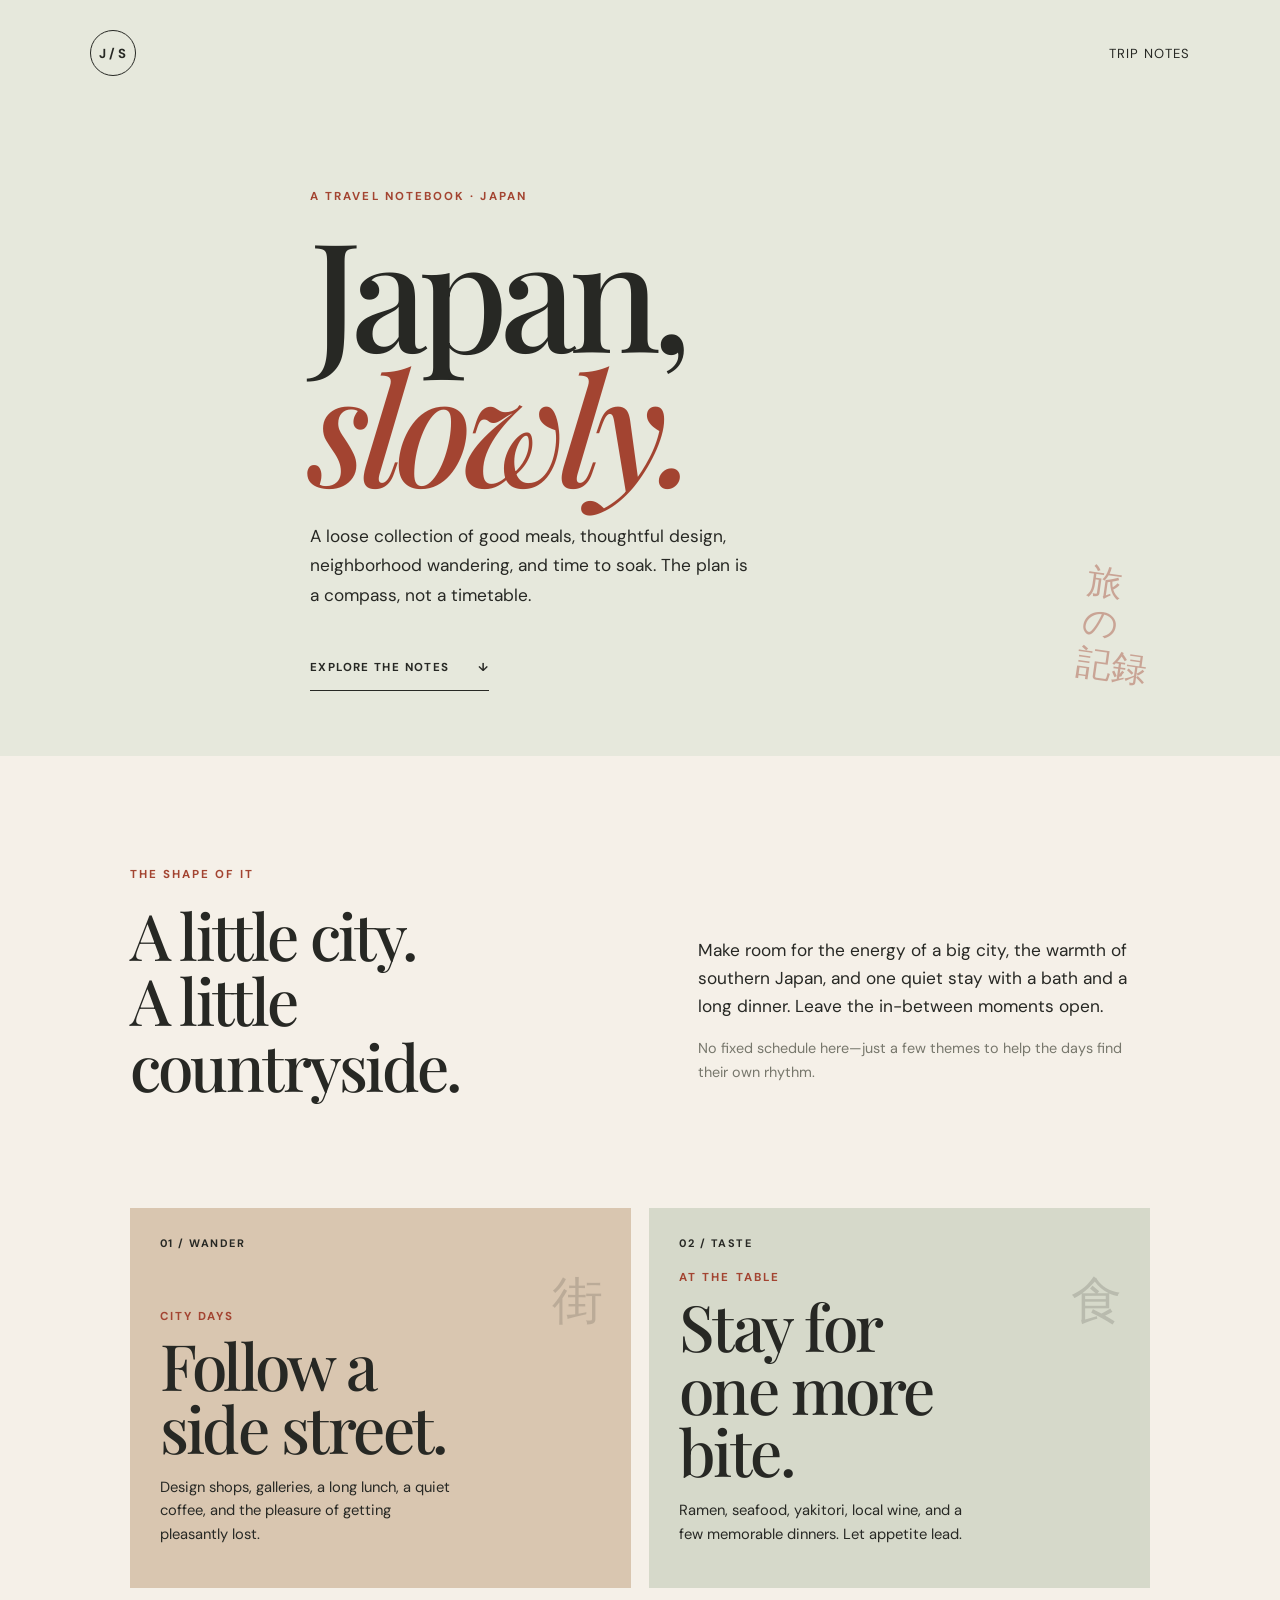
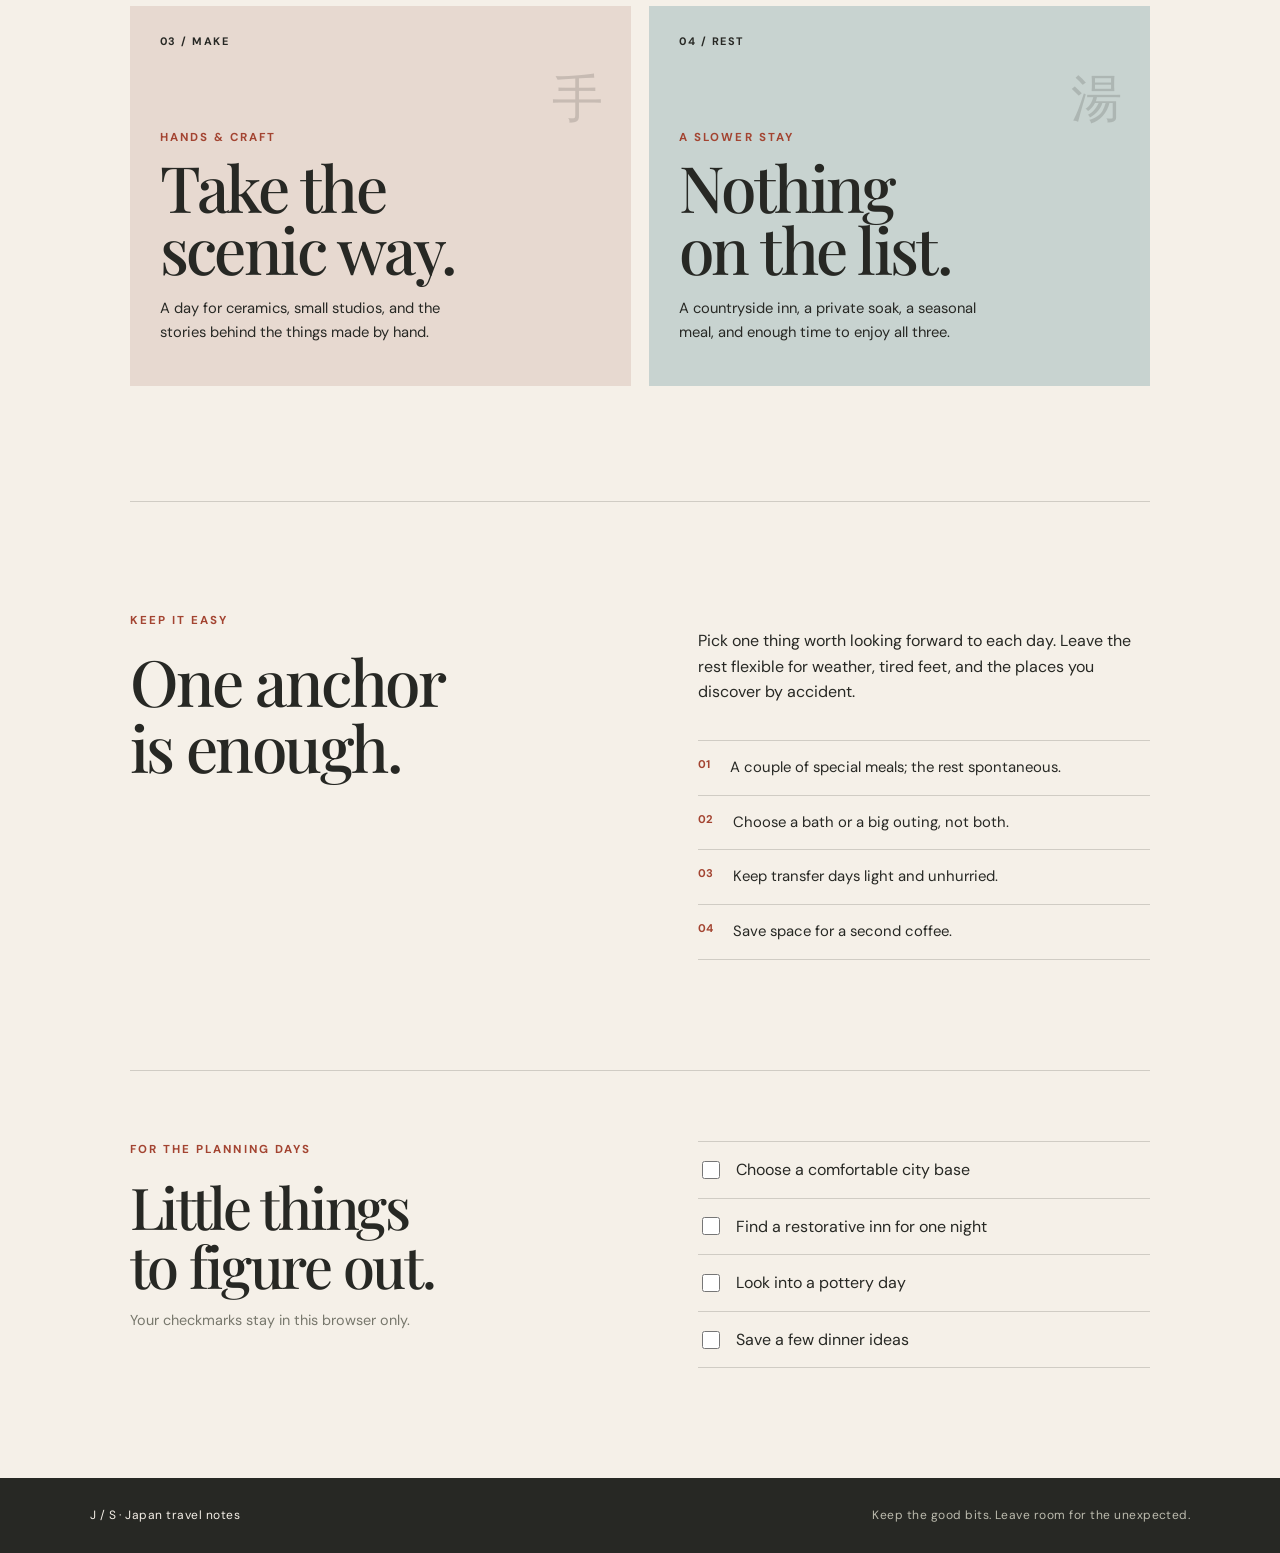
==== index.html @ 0064379f "Create generalized Japan travel planning page" ====
<!doctype html>
<html lang="en">
<head>
  <meta charset="utf-8">
  <meta name="viewport" content="width=device-width, initial-scale=1">
  <meta name="description" content="A flexible Japan travel-planning notebook for food, design, culture, and a restorative onsen stay.">
  <meta name="theme-color" content="#f5f0e8">
  <title>Japan, Slowly — Travel Notes</title>
  <link rel="stylesheet" href="style.css">
  <script src="app.js" defer></script>
</head>
<body>
  <header class="hero">
    <nav aria-label="Main navigation"><a class="wordmark" href="#top">J / S</a><a href="#notes">Trip notes</a></nav>
    <div class="hero-copy" id="top">
      <p class="eyebrow">A travel notebook · Japan</p>
      <h1>Japan,<br><em>slowly.</em></h1>
      <p class="intro">A loose collection of good meals, thoughtful design, neighborhood wandering, and time to soak. The plan is a compass, not a timetable.</p>
      <a class="button" href="#notes">Explore the notes <span aria-hidden="true">↓</span></a>
    </div>
    <div class="hero-stamp" aria-hidden="true">旅<br>の<br>記録</div>
  </header>
  <main>
    <section class="section route" aria-labelledby="route-heading">
      <div class="section-head"><p class="eyebrow">The shape of it</p><h2 id="route-heading">A little city.<br>A little countryside.</h2></div>
      <div class="route-copy"><p>Make room for the energy of a big city, the warmth of southern Japan, and one quiet stay with a bath and a long dinner. Leave the in-between moments open.</p><p class="muted">No fixed schedule here—just a few themes to help the days find their own rhythm.</p></div>
    </section>
    <section class="cards" id="notes" aria-label="Travel themes">
      <article class="card card-city"><span class="card-index">01 / WANDER</span><div><p class="eyebrow">City days</p><h3>Follow a<br>side street.</h3><p>Design shops, galleries, a long lunch, a quiet coffee, and the pleasure of getting pleasantly lost.</p></div><span class="card-mark" aria-hidden="true">街</span></article>
      <article class="card card-table"><span class="card-index">02 / TASTE</span><div><p class="eyebrow">At the table</p><h3>Stay for<br>one more bite.</h3><p>Ramen, seafood, yakitori, local wine, and a few memorable dinners. Let appetite lead.</p></div><span class="card-mark" aria-hidden="true">食</span></article>
      <article class="card card-craft"><span class="card-index">03 / MAKE</span><div><p class="eyebrow">Hands &amp; craft</p><h3>Take the<br>scenic way.</h3><p>A day for ceramics, small studios, and the stories behind the things made by hand.</p></div><span class="card-mark" aria-hidden="true">手</span></article>
      <article class="card card-rest"><span class="card-index">04 / REST</span><div><p class="eyebrow">A slower stay</p><h3>Nothing<br>on the list.</h3><p>A countryside inn, a private soak, a seasonal meal, and enough time to enjoy all three.</p></div><span class="card-mark" aria-hidden="true">湯</span></article>
    </section>
    <section class="section notes-section">
      <div><p class="eyebrow">Keep it easy</p><h2>One anchor<br>is enough.</h2></div>
      <div class="notes-content"><p>Pick one thing worth looking forward to each day. Leave the rest flexible for weather, tired feet, and the places you discover by accident.</p><ul class="principles"><li><span>01</span> A couple of special meals; the rest spontaneous.</li><li><span>02</span> Choose a bath or a big outing, not both.</li><li><span>03</span> Keep transfer days light and unhurried.</li><li><span>04</span> Save space for a second coffee.</li></ul></div>
    </section>
    <section class="checklist" aria-labelledby="check-heading">
      <div><p class="eyebrow">For the planning days</p><h2 id="check-heading">Little things<br>to figure out.</h2><p class="muted">Your checkmarks stay in this browser only.</p></div>
      <ul class="tasks">
        <li><label><input type="checkbox" data-task="stay"><span>Choose a comfortable city base</span></label></li>
        <li><label><input type="checkbox" data-task="inn"><span>Find a restorative inn for one night</span></label></li>
        <li><label><input type="checkbox" data-task="craft"><span>Look into a pottery day</span></label></li>
        <li><label><input type="checkbox" data-task="food"><span>Save a few dinner ideas</span></label></li>
      </ul>
    </section>
  </main>
  <footer><span>J / S · Japan travel notes</span><span>Keep the good bits. Leave room for the unexpected.</span></footer>
</body>
</html>
---- style.css ----
@import url('https://fonts.googleapis.com/css2?family=DM+Sans:wght@400;500;600;700&family=Playfair+Display:ital,wght@0,500;0,600;1,500;1,600&display=swap');
:root{--ink:#272824;--paper:#f5f0e8;--red:#a34431;--olive:#74765b;--line:rgba(39,40,36,.18)}*{box-sizing:border-box}html{scroll-behavior:smooth}body{margin:0;background:var(--paper);color:var(--ink);font-family:'DM Sans',sans-serif;font-size:16px;line-height:1.6}a{color:inherit}.hero{min-height:690px;padding:30px 7vw 65px;background:#e6e8dc;position:relative;overflow:hidden}nav{display:flex;justify-content:space-between;align-items:center;font-size:.82rem;letter-spacing:.08em;text-transform:uppercase}nav a{text-decoration:none}.wordmark{font-weight:700;border:1px solid var(--ink);border-radius:50%;width:46px;height:46px;display:grid;place-items:center;letter-spacing:0}.hero-copy{max-width:660px;margin:112px auto 0}.eyebrow{font-size:.72rem;font-weight:700;letter-spacing:.18em;text-transform:uppercase;color:var(--red);margin:0 0 18px}.hero h1{font:500 clamp(4.8rem,12vw,9.5rem)/.88 'Playfair Display',serif;letter-spacing:-.055em;margin:0 0 30px}.hero h1 em{color:var(--red);font-weight:500}.intro{max-width:440px;font-size:1.08rem;line-height:1.7}.button{display:inline-flex;gap:28px;align-items:center;padding:12px 0;border-bottom:1px solid var(--ink);text-decoration:none;text-transform:uppercase;font-size:.72rem;font-weight:700;letter-spacing:.12em;margin-top:20px}.hero-stamp{position:absolute;right:10%;bottom:9%;font-family:serif;font-size:2.2rem;line-height:1.15;color:rgba(163,68,49,.42);transform:rotate(8deg)}main{max-width:1200px;margin:auto;padding:0 7vw}.section{display:grid;grid-template-columns:1fr 1fr;gap:9vw;padding:110px 0}.section h2,.checklist h2{font:500 clamp(2.5rem,5vw,4.5rem)/1.02 'Playfair Display',serif;letter-spacing:-.04em;margin:0}.route-copy{max-width:440px;align-self:end;font-size:1.08rem}.muted{color:#77776c;font-size:.9rem}.cards{display:grid;grid-template-columns:repeat(2,1fr);gap:18px;padding-bottom:115px}.card{min-height:380px;position:relative;display:flex;flex-direction:column;justify-content:space-between;padding:27px 30px;overflow:hidden}.card-city{background:#d9c6b0}.card-table{background:#d6d9ca}.card-craft{background:#e7d9d0}.card-rest{background:#c8d3d0}.card-index{font-size:.68rem;font-weight:700;letter-spacing:.14em}.card .eyebrow{margin-bottom:8px}.card h3{font:500 clamp(2.5rem,5vw,4.1rem)/.98 'Playfair Display',serif;letter-spacing:-.04em;margin:0 0 16px}.card div{max-width:310px;z-index:1}.card div p:last-child{font-size:.92rem;max-width:300px}.card-mark{position:absolute;right:28px;top:52px;font-size:3.2rem;color:rgba(39,40,36,.17)}.notes-section{border-top:1px solid var(--line)}.notes-content{max-width:500px}.principles{list-style:none;padding:0;margin:35px 0 0;border-top:1px solid var(--line)}.principles li{padding:15px 0;border-bottom:1px solid var(--line);display:flex;gap:20px;font-size:.93rem}.principles span{color:var(--red);font-size:.7rem;font-weight:700}.checklist{display:grid;grid-template-columns:1fr 1fr;gap:9vw;padding:70px 0 110px;border-top:1px solid var(--line)}.checklist h2{font-size:clamp(2.5rem,5vw,3.6rem)}.tasks{list-style:none;padding:0;margin:0;border-top:1px solid var(--line)}.tasks li{border-bottom:1px solid var(--line);padding:15px 0}.tasks label{display:flex;gap:13px;align-items:center;cursor:pointer}.tasks input{accent-color:var(--red);width:18px;height:18px}.tasks input:checked+span{text-decoration:line-through;color:#858478}footer{background:#272824;color:#f5f0e8;padding:28px 7vw;display:flex;justify-content:space-between;gap:20px;font-size:.75rem;letter-spacing:.04em}footer span:last-child{color:#bcbbae}@media(max-width:700px){.hero{min-height:630px;padding:24px 7vw 50px}.hero-copy{margin-top:100px}.hero-stamp{right:8%;bottom:5%}.section,.checklist{grid-template-columns:1fr;gap:35px;padding:75px 0}.route-copy{align-self:start}.cards{gap:12px;padding-bottom:75px}.card{min-height:320px;padding:20px}.card div p:last-child{font-size:.85rem}.card-mark{right:18px;top:40px}footer{flex-direction:column}.notes-section{padding:75px 0}}@media(max-width:460px){.cards{grid-template-columns:1fr}.card{min-height:300px}.hero h1{font-size:5rem}}
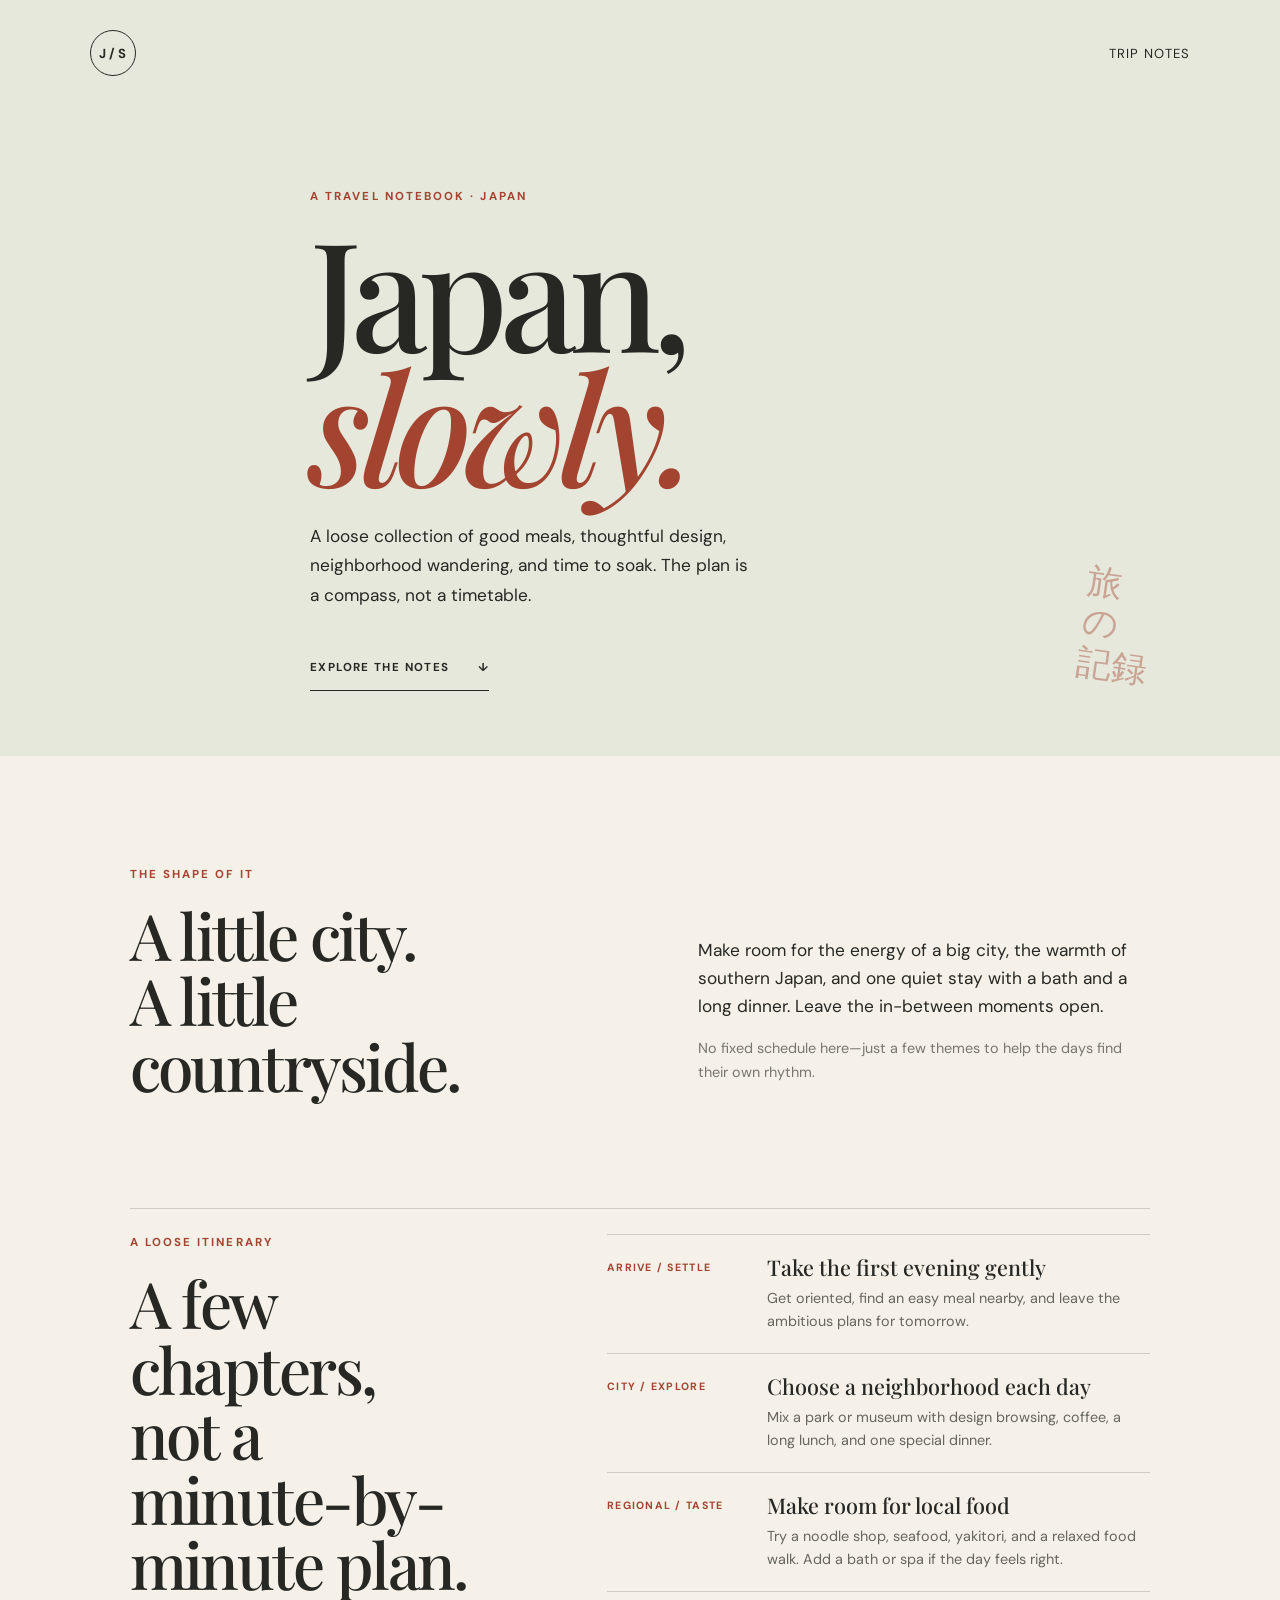
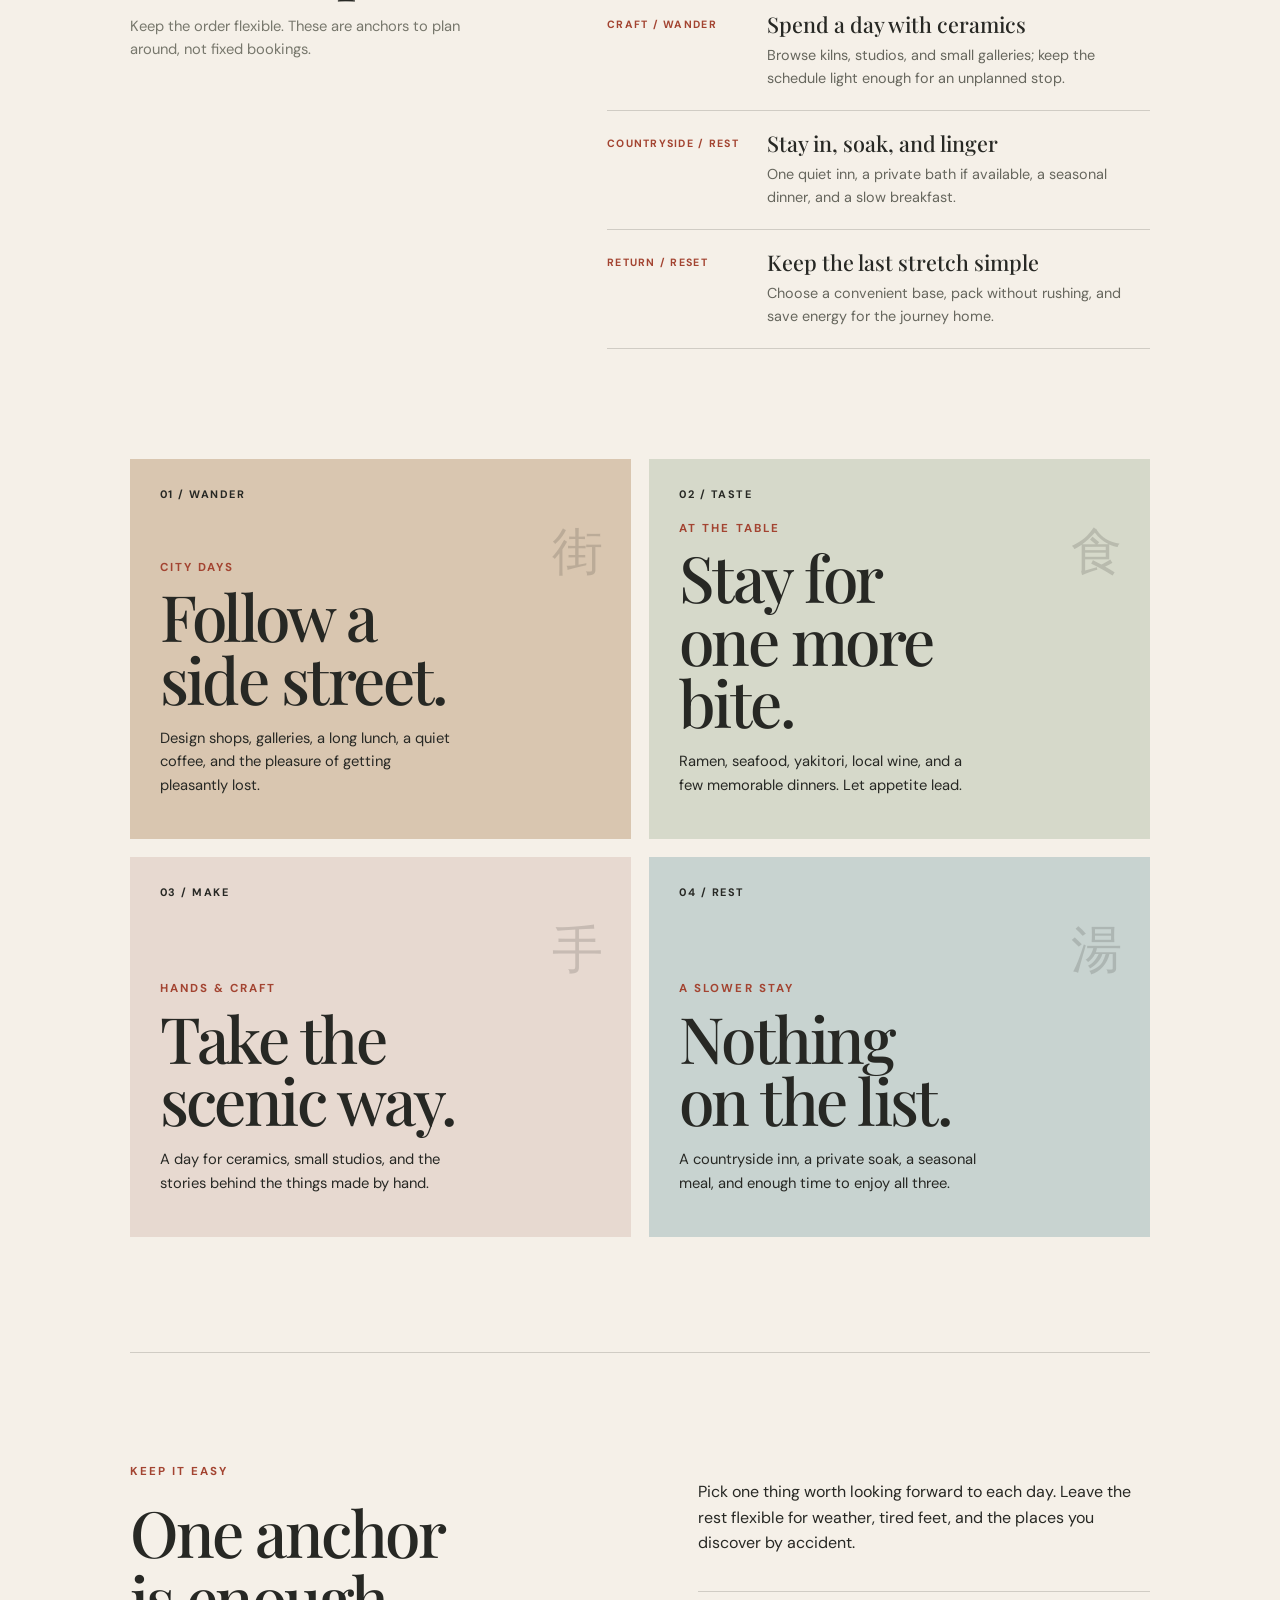
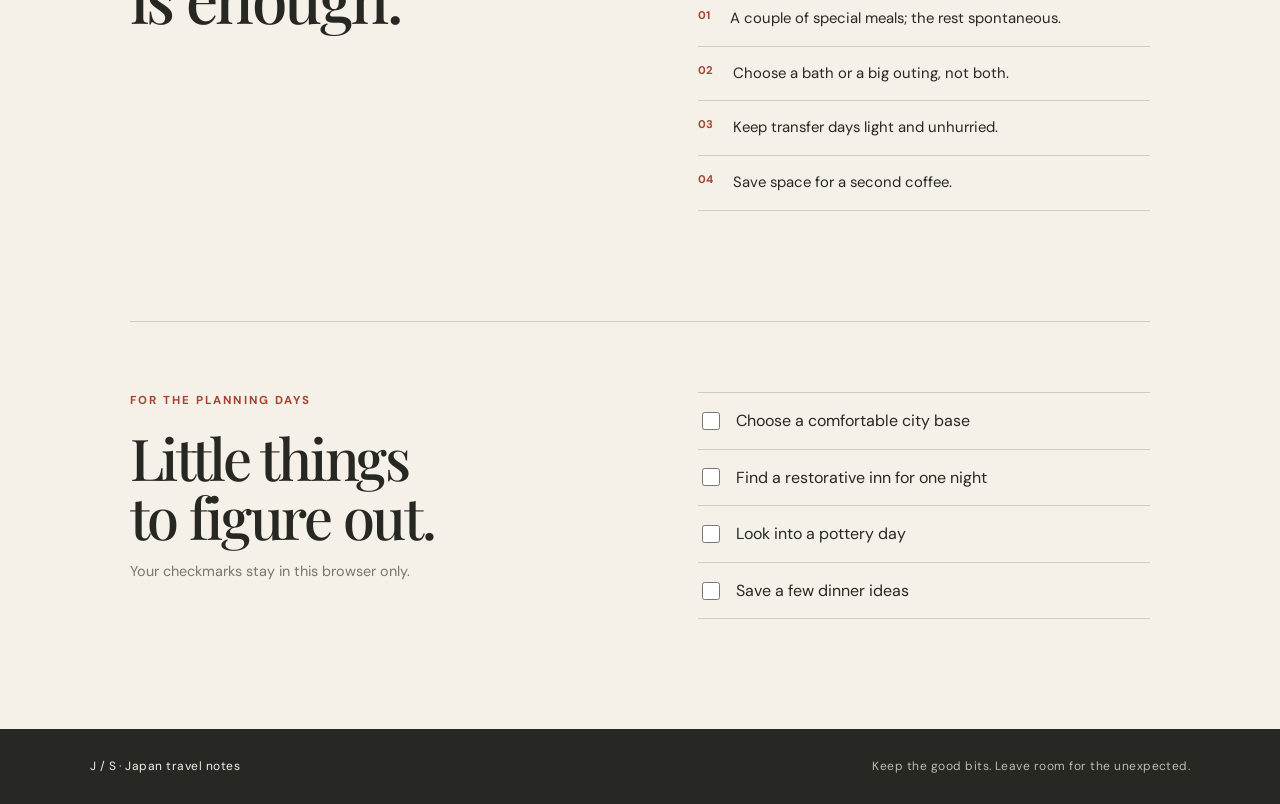
==== commit 4f69a840: "Add generalized itinerary outline" ====
--- a/index.html
+++ b/index.html
@@ -25,6 +25,17 @@
       <div class="section-head"><p class="eyebrow">The shape of it</p><h2 id="route-heading">A little city.<br>A little countryside.</h2></div>
       <div class="route-copy"><p>Make room for the energy of a big city, the warmth of southern Japan, and one quiet stay with a bath and a long dinner. Leave the in-between moments open.</p><p class="muted">No fixed schedule here—just a few themes to help the days find their own rhythm.</p></div>
     </section>
+    <section class="itinerary" aria-labelledby="itinerary-heading">
+      <div class="itinerary-heading"><p class="eyebrow">A loose itinerary</p><h2 id="itinerary-heading">A few chapters,<br>not a minute-by-minute plan.</h2><p>Keep the order flexible. These are anchors to plan around, not fixed bookings.</p></div>
+      <ol class="itinerary-list">
+        <li><span class="chapter">ARRIVE / SETTLE</span><div><h3>Take the first evening gently</h3><p>Get oriented, find an easy meal nearby, and leave the ambitious plans for tomorrow.</p></div></li>
+        <li><span class="chapter">CITY / EXPLORE</span><div><h3>Choose a neighborhood each day</h3><p>Mix a park or museum with design browsing, coffee, a long lunch, and one special dinner.</p></div></li>
+        <li><span class="chapter">REGIONAL / TASTE</span><div><h3>Make room for local food</h3><p>Try a noodle shop, seafood, yakitori, and a relaxed food walk. Add a bath or spa if the day feels right.</p></div></li>
+        <li><span class="chapter">CRAFT / WANDER</span><div><h3>Spend a day with ceramics</h3><p>Browse kilns, studios, and small galleries; keep the schedule light enough for an unplanned stop.</p></div></li>
+        <li><span class="chapter">COUNTRYSIDE / REST</span><div><h3>Stay in, soak, and linger</h3><p>One quiet inn, a private bath if available, a seasonal dinner, and a slow breakfast.</p></div></li>
+        <li><span class="chapter">RETURN / RESET</span><div><h3>Keep the last stretch simple</h3><p>Choose a convenient base, pack without rushing, and save energy for the journey home.</p></div></li>
+      </ol>
+    </section>
     <section class="cards" id="notes" aria-label="Travel themes">
       <article class="card card-city"><span class="card-index">01 / WANDER</span><div><p class="eyebrow">City days</p><h3>Follow a<br>side street.</h3><p>Design shops, galleries, a long lunch, a quiet coffee, and the pleasure of getting pleasantly lost.</p></div><span class="card-mark" aria-hidden="true">街</span></article>
       <article class="card card-table"><span class="card-index">02 / TASTE</span><div><p class="eyebrow">At the table</p><h3>Stay for<br>one more bite.</h3><p>Ramen, seafood, yakitori, local wine, and a few memorable dinners. Let appetite lead.</p></div><span class="card-mark" aria-hidden="true">食</span></article>
--- a/style.css
+++ b/style.css
@@ -1,2 +1,2 @@
 @import url('https://fonts.googleapis.com/css2?family=DM+Sans:wght@400;500;600;700&family=Playfair+Display:ital,wght@0,500;0,600;1,500;1,600&display=swap');
-:root{--ink:#272824;--paper:#f5f0e8;--red:#a34431;--olive:#74765b;--line:rgba(39,40,36,.18)}*{box-sizing:border-box}html{scroll-behavior:smooth}body{margin:0;background:var(--paper);color:var(--ink);font-family:'DM Sans',sans-serif;font-size:16px;line-height:1.6}a{color:inherit}.hero{min-height:690px;padding:30px 7vw 65px;background:#e6e8dc;position:relative;overflow:hidden}nav{display:flex;justify-content:space-between;align-items:center;font-size:.82rem;letter-spacing:.08em;text-transform:uppercase}nav a{text-decoration:none}.wordmark{font-weight:700;border:1px solid var(--ink);border-radius:50%;width:46px;height:46px;display:grid;place-items:center;letter-spacing:0}.hero-copy{max-width:660px;margin:112px auto 0}.eyebrow{font-size:.72rem;font-weight:700;letter-spacing:.18em;text-transform:uppercase;color:var(--red);margin:0 0 18px}.hero h1{font:500 clamp(4.8rem,12vw,9.5rem)/.88 'Playfair Display',serif;letter-spacing:-.055em;margin:0 0 30px}.hero h1 em{color:var(--red);font-weight:500}.intro{max-width:440px;font-size:1.08rem;line-height:1.7}.button{display:inline-flex;gap:28px;align-items:center;padding:12px 0;border-bottom:1px solid var(--ink);text-decoration:none;text-transform:uppercase;font-size:.72rem;font-weight:700;letter-spacing:.12em;margin-top:20px}.hero-stamp{position:absolute;right:10%;bottom:9%;font-family:serif;font-size:2.2rem;line-height:1.15;color:rgba(163,68,49,.42);transform:rotate(8deg)}main{max-width:1200px;margin:auto;padding:0 7vw}.section{display:grid;grid-template-columns:1fr 1fr;gap:9vw;padding:110px 0}.section h2,.checklist h2{font:500 clamp(2.5rem,5vw,4.5rem)/1.02 'Playfair Display',serif;letter-spacing:-.04em;margin:0}.route-copy{max-width:440px;align-self:end;font-size:1.08rem}.muted{color:#77776c;font-size:.9rem}.cards{display:grid;grid-template-columns:repeat(2,1fr);gap:18px;padding-bottom:115px}.card{min-height:380px;position:relative;display:flex;flex-direction:column;justify-content:space-between;padding:27px 30px;overflow:hidden}.card-city{background:#d9c6b0}.card-table{background:#d6d9ca}.card-craft{background:#e7d9d0}.card-rest{background:#c8d3d0}.card-index{font-size:.68rem;font-weight:700;letter-spacing:.14em}.card .eyebrow{margin-bottom:8px}.card h3{font:500 clamp(2.5rem,5vw,4.1rem)/.98 'Playfair Display',serif;letter-spacing:-.04em;margin:0 0 16px}.card div{max-width:310px;z-index:1}.card div p:last-child{font-size:.92rem;max-width:300px}.card-mark{position:absolute;right:28px;top:52px;font-size:3.2rem;color:rgba(39,40,36,.17)}.notes-section{border-top:1px solid var(--line)}.notes-content{max-width:500px}.principles{list-style:none;padding:0;margin:35px 0 0;border-top:1px solid var(--line)}.principles li{padding:15px 0;border-bottom:1px solid var(--line);display:flex;gap:20px;font-size:.93rem}.principles span{color:var(--red);font-size:.7rem;font-weight:700}.checklist{display:grid;grid-template-columns:1fr 1fr;gap:9vw;padding:70px 0 110px;border-top:1px solid var(--line)}.checklist h2{font-size:clamp(2.5rem,5vw,3.6rem)}.tasks{list-style:none;padding:0;margin:0;border-top:1px solid var(--line)}.tasks li{border-bottom:1px solid var(--line);padding:15px 0}.tasks label{display:flex;gap:13px;align-items:center;cursor:pointer}.tasks input{accent-color:var(--red);width:18px;height:18px}.tasks input:checked+span{text-decoration:line-through;color:#858478}footer{background:#272824;color:#f5f0e8;padding:28px 7vw;display:flex;justify-content:space-between;gap:20px;font-size:.75rem;letter-spacing:.04em}footer span:last-child{color:#bcbbae}@media(max-width:700px){.hero{min-height:630px;padding:24px 7vw 50px}.hero-copy{margin-top:100px}.hero-stamp{right:8%;bottom:5%}.section,.checklist{grid-template-columns:1fr;gap:35px;padding:75px 0}.route-copy{align-self:start}.cards{gap:12px;padding-bottom:75px}.card{min-height:320px;padding:20px}.card div p:last-child{font-size:.85rem}.card-mark{right:18px;top:40px}footer{flex-direction:column}.notes-section{padding:75px 0}}@media(max-width:460px){.cards{grid-template-columns:1fr}.card{min-height:300px}.hero h1{font-size:5rem}}
+:root{--ink:#272824;--paper:#f5f0e8;--red:#a34431;--olive:#74765b;--line:rgba(39,40,36,.18)}*{box-sizing:border-box}html{scroll-behavior:smooth}body{margin:0;background:var(--paper);color:var(--ink);font-family:'DM Sans',sans-serif;font-size:16px;line-height:1.6}a{color:inherit}.hero{min-height:690px;padding:30px 7vw 65px;background:#e6e8dc;position:relative;overflow:hidden}nav{display:flex;justify-content:space-between;align-items:center;font-size:.82rem;letter-spacing:.08em;text-transform:uppercase}nav a{text-decoration:none}.wordmark{font-weight:700;border:1px solid var(--ink);border-radius:50%;width:46px;height:46px;display:grid;place-items:center;letter-spacing:0}.hero-copy{max-width:660px;margin:112px auto 0}.eyebrow{font-size:.72rem;font-weight:700;letter-spacing:.18em;text-transform:uppercase;color:var(--red);margin:0 0 18px}.hero h1{font:500 clamp(4.8rem,12vw,9.5rem)/.88 'Playfair Display',serif;letter-spacing:-.055em;margin:0 0 30px}.hero h1 em{color:var(--red);font-weight:500}.intro{max-width:440px;font-size:1.08rem;line-height:1.7}.button{display:inline-flex;gap:28px;align-items:center;padding:12px 0;border-bottom:1px solid var(--ink);text-decoration:none;text-transform:uppercase;font-size:.72rem;font-weight:700;letter-spacing:.12em;margin-top:20px}.hero-stamp{position:absolute;right:10%;bottom:9%;font-family:serif;font-size:2.2rem;line-height:1.15;color:rgba(163,68,49,.42);transform:rotate(8deg)}main{max-width:1200px;margin:auto;padding:0 7vw}.section{display:grid;grid-template-columns:1fr 1fr;gap:9vw;padding:110px 0}.section h2,.checklist h2{font:500 clamp(2.5rem,5vw,4.5rem)/1.02 'Playfair Display',serif;letter-spacing:-.04em;margin:0}.route-copy{max-width:440px;align-self:end;font-size:1.08rem}.muted{color:#77776c;font-size:.9rem}.itinerary{display:grid;grid-template-columns:.8fr 1.2fr;gap:9vw;padding:25px 0 110px;border-top:1px solid var(--line)}.itinerary-heading{max-width:370px}.itinerary-heading h2{font:500 clamp(2.5rem,5vw,4rem)/1.02 'Playfair Display',serif;letter-spacing:-.04em;margin:0 0 18px}.itinerary-heading>p:last-child{color:#77776c;font-size:.92rem}.itinerary-list{list-style:none;padding:0;margin:0;border-top:1px solid var(--line)}.itinerary-list li{display:grid;grid-template-columns:140px 1fr;gap:20px;padding:20px 0;border-bottom:1px solid var(--line)}.chapter{font-size:.66rem;font-weight:700;letter-spacing:.12em;color:var(--red);padding-top:5px}.itinerary-list h3{font:500 1.35rem/1.2 'Playfair Display',serif;margin:0 0 6px}.itinerary-list p{margin:0;color:#66665d;font-size:.9rem;max-width:440px}.cards{display:grid;grid-template-columns:repeat(2,1fr);gap:18px;padding-bottom:115px}.card{min-height:380px;position:relative;display:flex;flex-direction:column;justify-content:space-between;padding:27px 30px;overflow:hidden}.card-city{background:#d9c6b0}.card-table{background:#d6d9ca}.card-craft{background:#e7d9d0}.card-rest{background:#c8d3d0}.card-index{font-size:.68rem;font-weight:700;letter-spacing:.14em}.card .eyebrow{margin-bottom:8px}.card h3{font:500 clamp(2.5rem,5vw,4.1rem)/.98 'Playfair Display',serif;letter-spacing:-.04em;margin:0 0 16px}.card div{max-width:310px;z-index:1}.card div p:last-child{font-size:.92rem;max-width:300px}.card-mark{position:absolute;right:28px;top:52px;font-size:3.2rem;color:rgba(39,40,36,.17)}.notes-section{border-top:1px solid var(--line)}.notes-content{max-width:500px}.principles{list-style:none;padding:0;margin:35px 0 0;border-top:1px solid var(--line)}.principles li{padding:15px 0;border-bottom:1px solid var(--line);display:flex;gap:20px;font-size:.93rem}.principles span{color:var(--red);font-size:.7rem;font-weight:700}.checklist{display:grid;grid-template-columns:1fr 1fr;gap:9vw;padding:70px 0 110px;border-top:1px solid var(--line)}.checklist h2{font-size:clamp(2.5rem,5vw,3.6rem)}.tasks{list-style:none;padding:0;margin:0;border-top:1px solid var(--line)}.tasks li{border-bottom:1px solid var(--line);padding:15px 0}.tasks label{display:flex;gap:13px;align-items:center;cursor:pointer}.tasks input{accent-color:var(--red);width:18px;height:18px}.tasks input:checked+span{text-decoration:line-through;color:#858478}footer{background:#272824;color:#f5f0e8;padding:28px 7vw;display:flex;justify-content:space-between;gap:20px;font-size:.75rem;letter-spacing:.04em}footer span:last-child{color:#bcbbae}@media(max-width:700px){.hero{min-height:630px;padding:24px 7vw 50px}.hero-copy{margin-top:100px}.hero-stamp{right:8%;bottom:5%}.section,.checklist{grid-template-columns:1fr;gap:35px;padding:75px 0}.itinerary{grid-template-columns:1fr;gap:32px;padding:75px 0}.itinerary-list li{grid-template-columns:120px 1fr}.route-copy{align-self:start}.cards{gap:12px;padding-bottom:75px}.card{min-height:320px;padding:20px}.card div p:last-child{font-size:.85rem}.card-mark{right:18px;top:40px}footer{flex-direction:column}.notes-section{padding:75px 0}}@media(max-width:460px){.cards{grid-template-columns:1fr}.card{min-height:300px}.hero h1{font-size:5rem}}
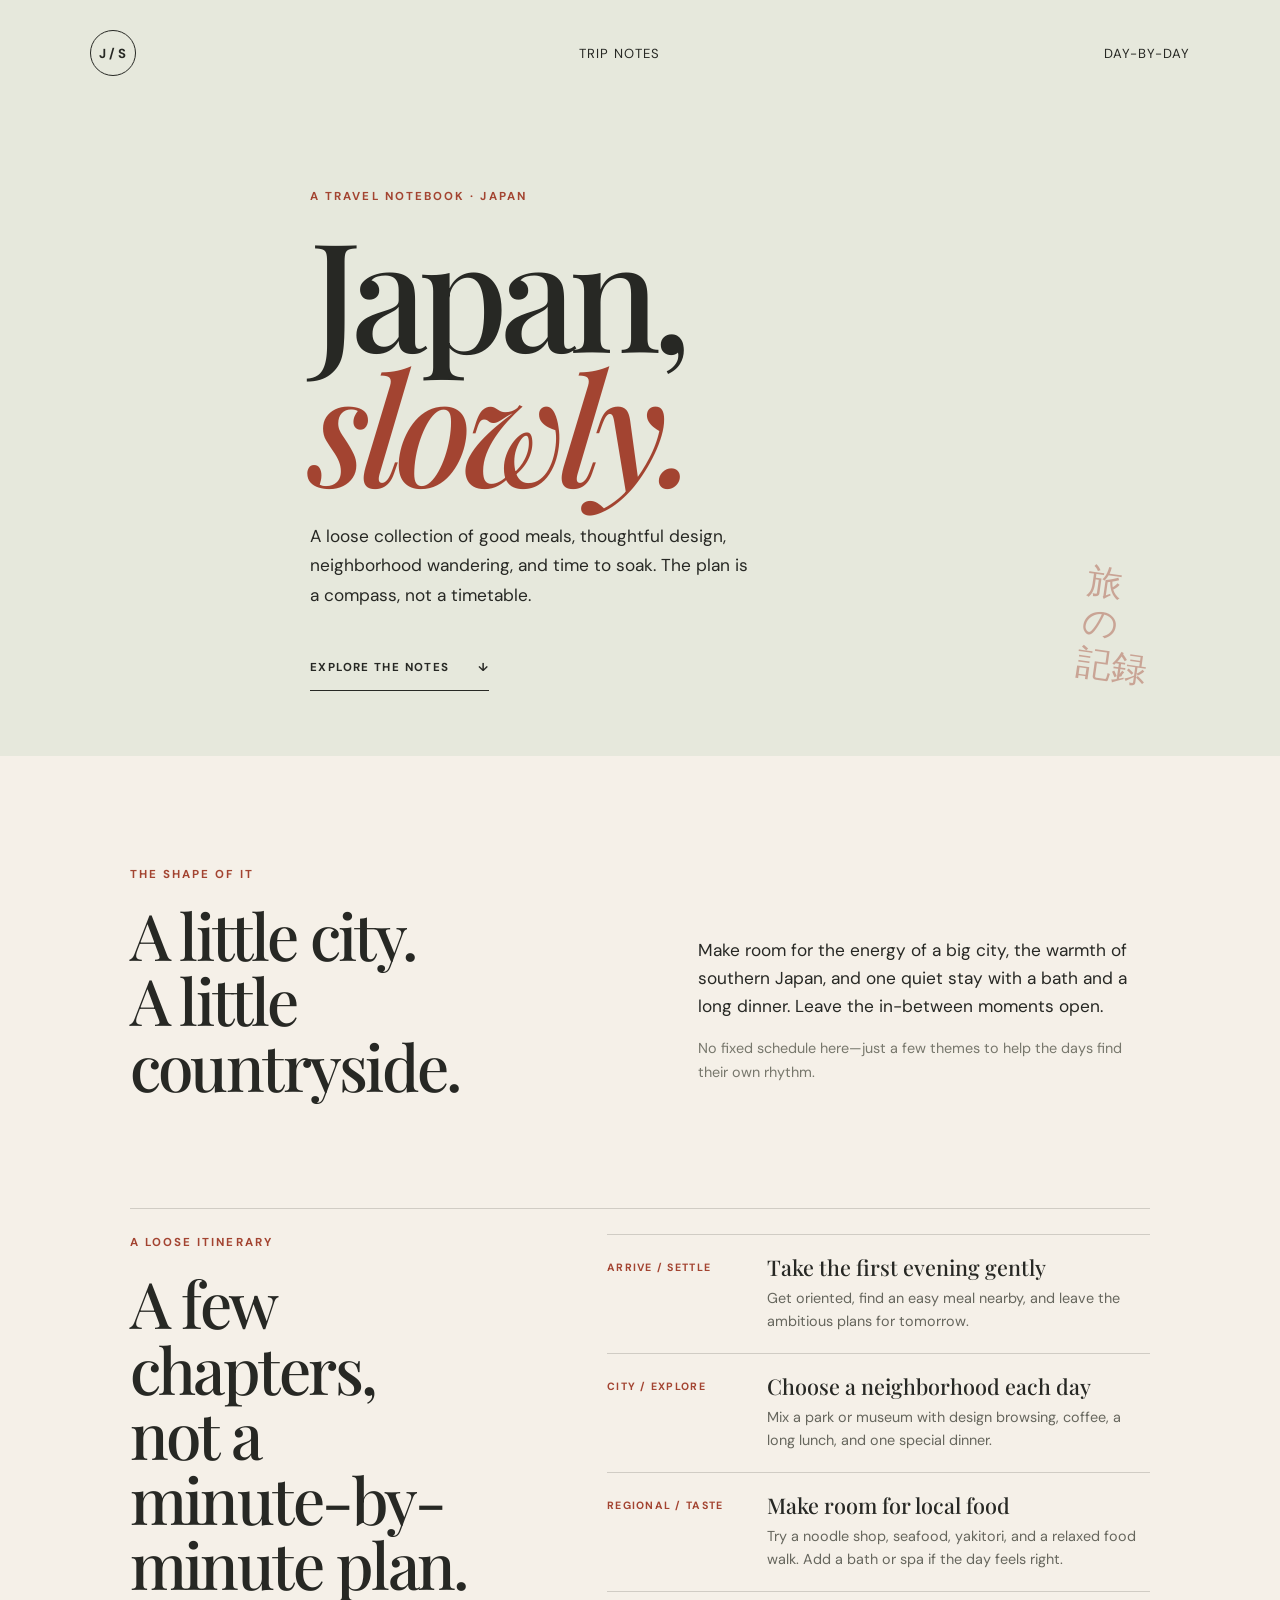
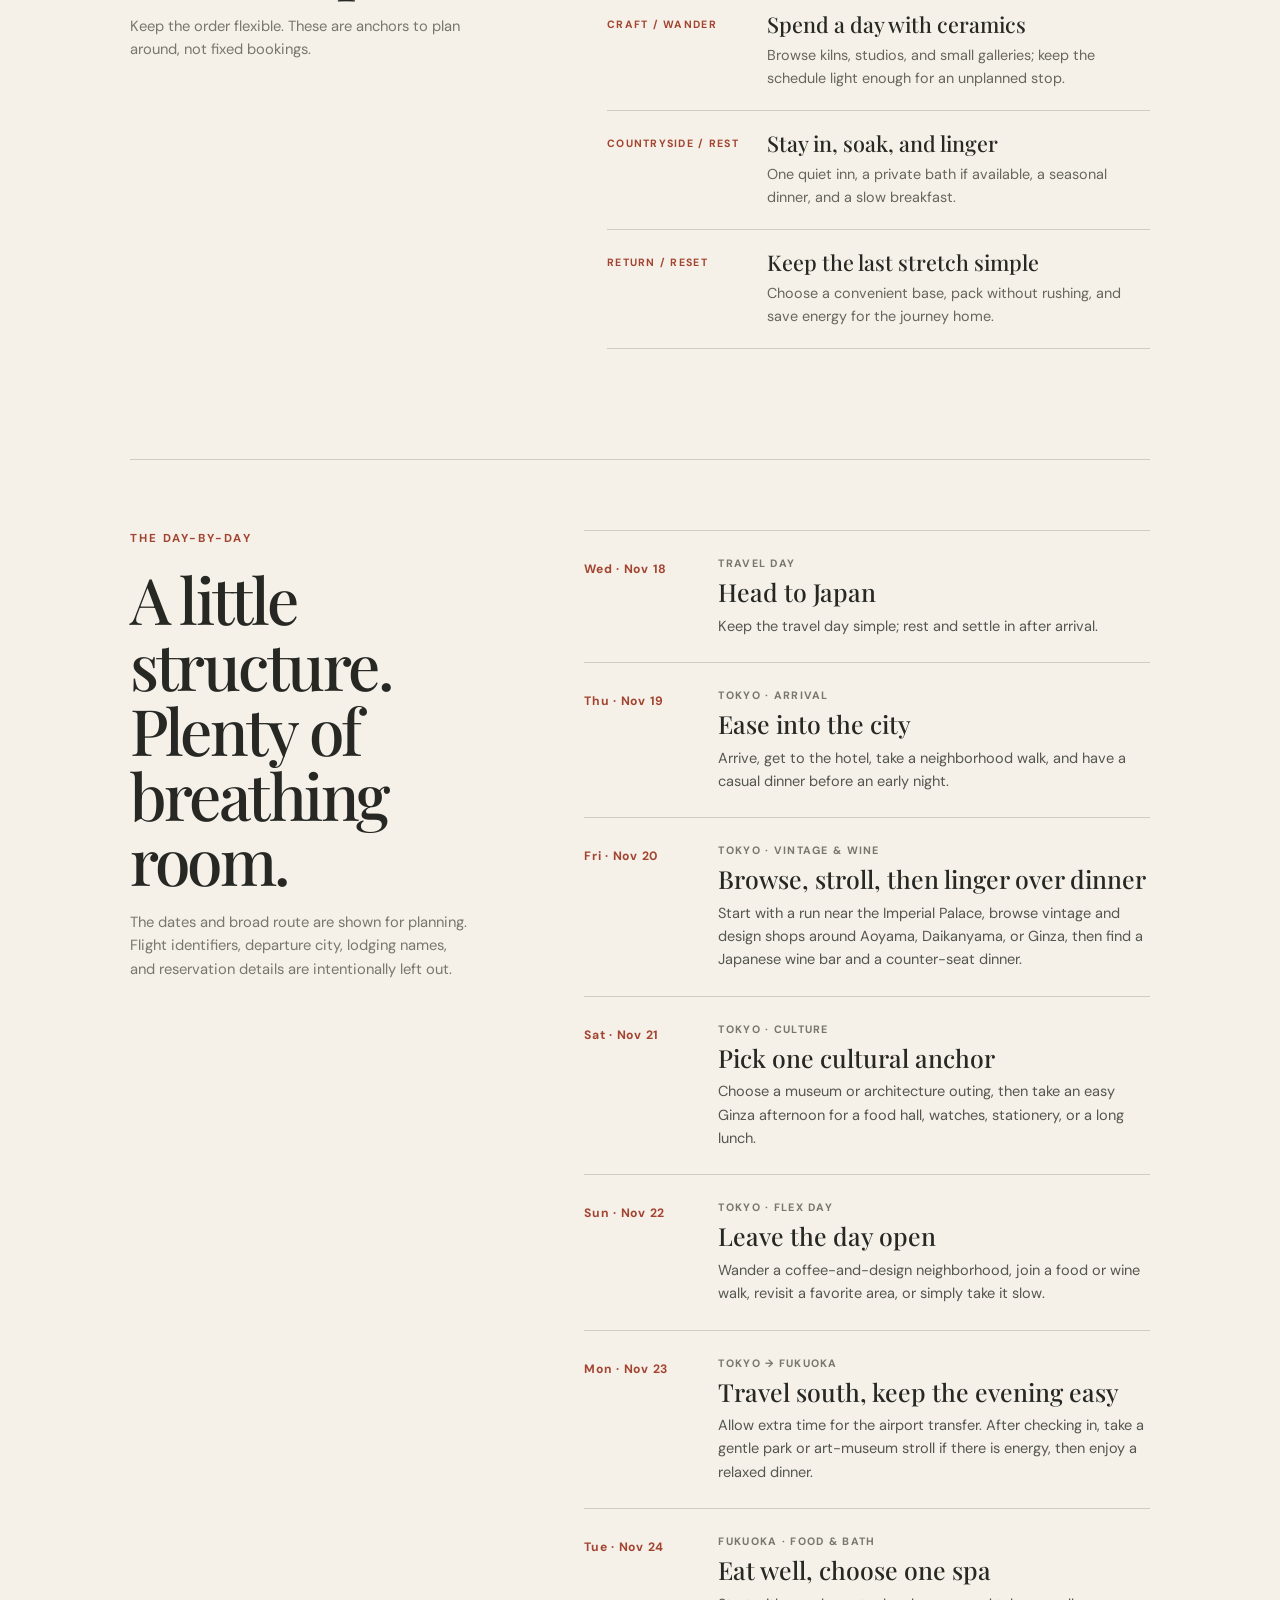
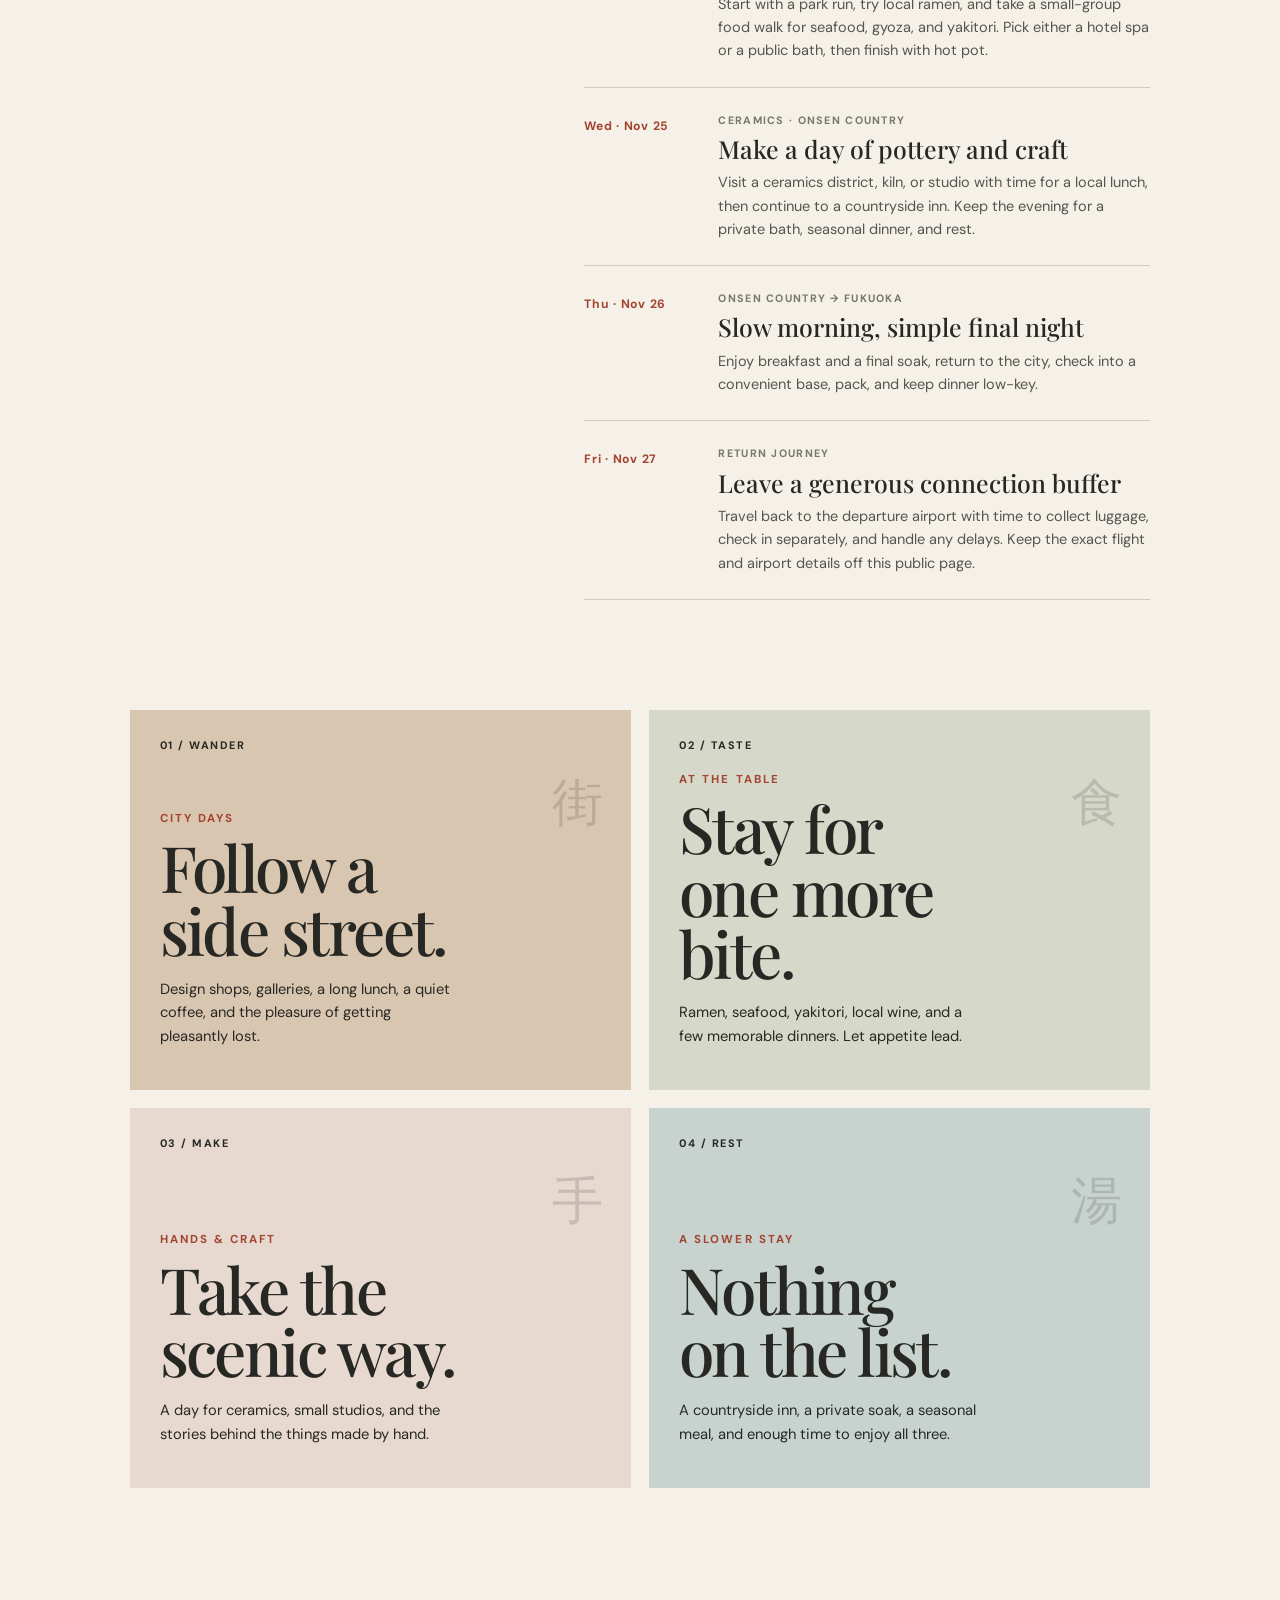
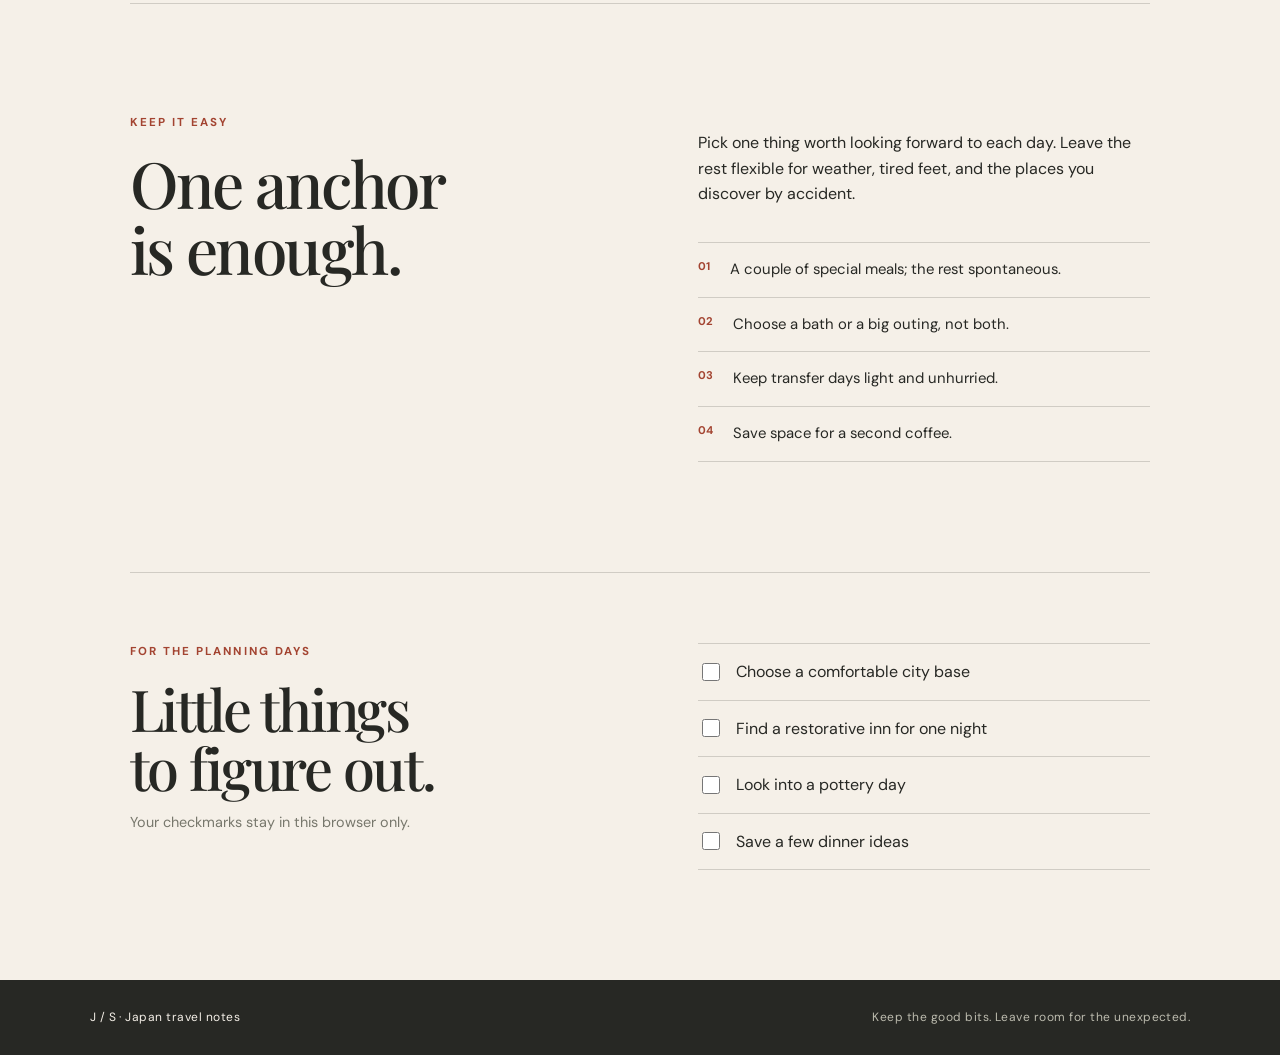
==== commit 20f27734: "Add public day-by-day Japan itinerary" ====
--- a/index.html
+++ b/index.html
@@ -11,7 +11,7 @@
 </head>
 <body>
   <header class="hero">
-    <nav aria-label="Main navigation"><a class="wordmark" href="#top">J / S</a><a href="#notes">Trip notes</a></nav>
+    <nav aria-label="Main navigation"><a class="wordmark" href="#top">J / S</a><a href="#notes">Trip notes</a><a href="#daily">Day-by-day</a></nav>
     <div class="hero-copy" id="top">
       <p class="eyebrow">A travel notebook · Japan</p>
       <h1>Japan,<br><em>slowly.</em></h1>
@@ -36,6 +36,21 @@
         <li><span class="chapter">RETURN / RESET</span><div><h3>Keep the last stretch simple</h3><p>Choose a convenient base, pack without rushing, and save energy for the journey home.</p></div></li>
       </ol>
     </section>
+    <section class="daily-plan" id="daily" aria-labelledby="daily-heading">
+      <div class="daily-intro"><p class="eyebrow">The day-by-day</p><h2 id="daily-heading">A little structure.<br>Plenty of breathing room.</h2><p>The dates and broad route are shown for planning. Flight identifiers, departure city, lodging names, and reservation details are intentionally left out.</p></div>
+      <div class="days">
+        <article class="day"><time datetime="2026-11-18">Wed · Nov 18</time><div><p class="day-label">Travel day</p><h3>Head to Japan</h3><p>Keep the travel day simple; rest and settle in after arrival.</p></div></article>
+        <article class="day"><time datetime="2026-11-19">Thu · Nov 19</time><div><p class="day-label">Tokyo · arrival</p><h3>Ease into the city</h3><p>Arrive, get to the hotel, take a neighborhood walk, and have a casual dinner before an early night.</p></div></article>
+        <article class="day"><time datetime="2026-11-20">Fri · Nov 20</time><div><p class="day-label">Tokyo · vintage &amp; wine</p><h3>Browse, stroll, then linger over dinner</h3><p>Start with a run near the Imperial Palace, browse vintage and design shops around Aoyama, Daikanyama, or Ginza, then find a Japanese wine bar and a counter-seat dinner.</p></div></article>
+        <article class="day"><time datetime="2026-11-21">Sat · Nov 21</time><div><p class="day-label">Tokyo · culture</p><h3>Pick one cultural anchor</h3><p>Choose a museum or architecture outing, then take an easy Ginza afternoon for a food hall, watches, stationery, or a long lunch.</p></div></article>
+        <article class="day"><time datetime="2026-11-22">Sun · Nov 22</time><div><p class="day-label">Tokyo · flex day</p><h3>Leave the day open</h3><p>Wander a coffee-and-design neighborhood, join a food or wine walk, revisit a favorite area, or simply take it slow.</p></div></article>
+        <article class="day"><time datetime="2026-11-23">Mon · Nov 23</time><div><p class="day-label">Tokyo → Fukuoka</p><h3>Travel south, keep the evening easy</h3><p>Allow extra time for the airport transfer. After checking in, take a gentle park or art-museum stroll if there is energy, then enjoy a relaxed dinner.</p></div></article>
+        <article class="day"><time datetime="2026-11-24">Tue · Nov 24</time><div><p class="day-label">Fukuoka · food &amp; bath</p><h3>Eat well, choose one spa</h3><p>Start with a park run, try local ramen, and take a small-group food walk for seafood, gyoza, and yakitori. Pick either a hotel spa or a public bath, then finish with hot pot.</p></div></article>
+        <article class="day"><time datetime="2026-11-25">Wed · Nov 25</time><div><p class="day-label">Ceramics · onsen country</p><h3>Make a day of pottery and craft</h3><p>Visit a ceramics district, kiln, or studio with time for a local lunch, then continue to a countryside inn. Keep the evening for a private bath, seasonal dinner, and rest.</p></div></article>
+        <article class="day"><time datetime="2026-11-26">Thu · Nov 26</time><div><p class="day-label">Onsen country → Fukuoka</p><h3>Slow morning, simple final night</h3><p>Enjoy breakfast and a final soak, return to the city, check into a convenient base, pack, and keep dinner low-key.</p></div></article>
+        <article class="day"><time datetime="2026-11-27">Fri · Nov 27</time><div><p class="day-label">Return journey</p><h3>Leave a generous connection buffer</h3><p>Travel back to the departure airport with time to collect luggage, check in separately, and handle any delays. Keep the exact flight and airport details off this public page.</p></div></article>
+      </div>
+    </section>
     <section class="cards" id="notes" aria-label="Travel themes">
       <article class="card card-city"><span class="card-index">01 / WANDER</span><div><p class="eyebrow">City days</p><h3>Follow a<br>side street.</h3><p>Design shops, galleries, a long lunch, a quiet coffee, and the pleasure of getting pleasantly lost.</p></div><span class="card-mark" aria-hidden="true">街</span></article>
       <article class="card card-table"><span class="card-index">02 / TASTE</span><div><p class="eyebrow">At the table</p><h3>Stay for<br>one more bite.</h3><p>Ramen, seafood, yakitori, local wine, and a few memorable dinners. Let appetite lead.</p></div><span class="card-mark" aria-hidden="true">食</span></article>
--- a/style.css
+++ b/style.css
@@ -1,2 +1,2 @@
 @import url('https://fonts.googleapis.com/css2?family=DM+Sans:wght@400;500;600;700&family=Playfair+Display:ital,wght@0,500;0,600;1,500;1,600&display=swap');
-:root{--ink:#272824;--paper:#f5f0e8;--red:#a34431;--olive:#74765b;--line:rgba(39,40,36,.18)}*{box-sizing:border-box}html{scroll-behavior:smooth}body{margin:0;background:var(--paper);color:var(--ink);font-family:'DM Sans',sans-serif;font-size:16px;line-height:1.6}a{color:inherit}.hero{min-height:690px;padding:30px 7vw 65px;background:#e6e8dc;position:relative;overflow:hidden}nav{display:flex;justify-content:space-between;align-items:center;font-size:.82rem;letter-spacing:.08em;text-transform:uppercase}nav a{text-decoration:none}.wordmark{font-weight:700;border:1px solid var(--ink);border-radius:50%;width:46px;height:46px;display:grid;place-items:center;letter-spacing:0}.hero-copy{max-width:660px;margin:112px auto 0}.eyebrow{font-size:.72rem;font-weight:700;letter-spacing:.18em;text-transform:uppercase;color:var(--red);margin:0 0 18px}.hero h1{font:500 clamp(4.8rem,12vw,9.5rem)/.88 'Playfair Display',serif;letter-spacing:-.055em;margin:0 0 30px}.hero h1 em{color:var(--red);font-weight:500}.intro{max-width:440px;font-size:1.08rem;line-height:1.7}.button{display:inline-flex;gap:28px;align-items:center;padding:12px 0;border-bottom:1px solid var(--ink);text-decoration:none;text-transform:uppercase;font-size:.72rem;font-weight:700;letter-spacing:.12em;margin-top:20px}.hero-stamp{position:absolute;right:10%;bottom:9%;font-family:serif;font-size:2.2rem;line-height:1.15;color:rgba(163,68,49,.42);transform:rotate(8deg)}main{max-width:1200px;margin:auto;padding:0 7vw}.section{display:grid;grid-template-columns:1fr 1fr;gap:9vw;padding:110px 0}.section h2,.checklist h2{font:500 clamp(2.5rem,5vw,4.5rem)/1.02 'Playfair Display',serif;letter-spacing:-.04em;margin:0}.route-copy{max-width:440px;align-self:end;font-size:1.08rem}.muted{color:#77776c;font-size:.9rem}.itinerary{display:grid;grid-template-columns:.8fr 1.2fr;gap:9vw;padding:25px 0 110px;border-top:1px solid var(--line)}.itinerary-heading{max-width:370px}.itinerary-heading h2{font:500 clamp(2.5rem,5vw,4rem)/1.02 'Playfair Display',serif;letter-spacing:-.04em;margin:0 0 18px}.itinerary-heading>p:last-child{color:#77776c;font-size:.92rem}.itinerary-list{list-style:none;padding:0;margin:0;border-top:1px solid var(--line)}.itinerary-list li{display:grid;grid-template-columns:140px 1fr;gap:20px;padding:20px 0;border-bottom:1px solid var(--line)}.chapter{font-size:.66rem;font-weight:700;letter-spacing:.12em;color:var(--red);padding-top:5px}.itinerary-list h3{font:500 1.35rem/1.2 'Playfair Display',serif;margin:0 0 6px}.itinerary-list p{margin:0;color:#66665d;font-size:.9rem;max-width:440px}.cards{display:grid;grid-template-columns:repeat(2,1fr);gap:18px;padding-bottom:115px}.card{min-height:380px;position:relative;display:flex;flex-direction:column;justify-content:space-between;padding:27px 30px;overflow:hidden}.card-city{background:#d9c6b0}.card-table{background:#d6d9ca}.card-craft{background:#e7d9d0}.card-rest{background:#c8d3d0}.card-index{font-size:.68rem;font-weight:700;letter-spacing:.14em}.card .eyebrow{margin-bottom:8px}.card h3{font:500 clamp(2.5rem,5vw,4.1rem)/.98 'Playfair Display',serif;letter-spacing:-.04em;margin:0 0 16px}.card div{max-width:310px;z-index:1}.card div p:last-child{font-size:.92rem;max-width:300px}.card-mark{position:absolute;right:28px;top:52px;font-size:3.2rem;color:rgba(39,40,36,.17)}.notes-section{border-top:1px solid var(--line)}.notes-content{max-width:500px}.principles{list-style:none;padding:0;margin:35px 0 0;border-top:1px solid var(--line)}.principles li{padding:15px 0;border-bottom:1px solid var(--line);display:flex;gap:20px;font-size:.93rem}.principles span{color:var(--red);font-size:.7rem;font-weight:700}.checklist{display:grid;grid-template-columns:1fr 1fr;gap:9vw;padding:70px 0 110px;border-top:1px solid var(--line)}.checklist h2{font-size:clamp(2.5rem,5vw,3.6rem)}.tasks{list-style:none;padding:0;margin:0;border-top:1px solid var(--line)}.tasks li{border-bottom:1px solid var(--line);padding:15px 0}.tasks label{display:flex;gap:13px;align-items:center;cursor:pointer}.tasks input{accent-color:var(--red);width:18px;height:18px}.tasks input:checked+span{text-decoration:line-through;color:#858478}footer{background:#272824;color:#f5f0e8;padding:28px 7vw;display:flex;justify-content:space-between;gap:20px;font-size:.75rem;letter-spacing:.04em}footer span:last-child{color:#bcbbae}@media(max-width:700px){.hero{min-height:630px;padding:24px 7vw 50px}.hero-copy{margin-top:100px}.hero-stamp{right:8%;bottom:5%}.section,.checklist{grid-template-columns:1fr;gap:35px;padding:75px 0}.itinerary{grid-template-columns:1fr;gap:32px;padding:75px 0}.itinerary-list li{grid-template-columns:120px 1fr}.route-copy{align-self:start}.cards{gap:12px;padding-bottom:75px}.card{min-height:320px;padding:20px}.card div p:last-child{font-size:.85rem}.card-mark{right:18px;top:40px}footer{flex-direction:column}.notes-section{padding:75px 0}}@media(max-width:460px){.cards{grid-template-columns:1fr}.card{min-height:300px}.hero h1{font-size:5rem}}
+:root{--ink:#272824;--paper:#f5f0e8;--red:#a34431;--olive:#74765b;--line:rgba(39,40,36,.18)}*{box-sizing:border-box}html{scroll-behavior:smooth}body{margin:0;background:var(--paper);color:var(--ink);font-family:'DM Sans',sans-serif;font-size:16px;line-height:1.6}a{color:inherit}.hero{min-height:690px;padding:30px 7vw 65px;background:#e6e8dc;position:relative;overflow:hidden}nav{display:flex;justify-content:space-between;align-items:center;font-size:.82rem;letter-spacing:.08em;text-transform:uppercase}nav a{text-decoration:none}.wordmark{font-weight:700;border:1px solid var(--ink);border-radius:50%;width:46px;height:46px;display:grid;place-items:center;letter-spacing:0}.hero-copy{max-width:660px;margin:112px auto 0}.eyebrow{font-size:.72rem;font-weight:700;letter-spacing:.18em;text-transform:uppercase;color:var(--red);margin:0 0 18px}.hero h1{font:500 clamp(4.8rem,12vw,9.5rem)/.88 'Playfair Display',serif;letter-spacing:-.055em;margin:0 0 30px}.hero h1 em{color:var(--red);font-weight:500}.intro{max-width:440px;font-size:1.08rem;line-height:1.7}.button{display:inline-flex;gap:28px;align-items:center;padding:12px 0;border-bottom:1px solid var(--ink);text-decoration:none;text-transform:uppercase;font-size:.72rem;font-weight:700;letter-spacing:.12em;margin-top:20px}.hero-stamp{position:absolute;right:10%;bottom:9%;font-family:serif;font-size:2.2rem;line-height:1.15;color:rgba(163,68,49,.42);transform:rotate(8deg)}main{max-width:1200px;margin:auto;padding:0 7vw}.section{display:grid;grid-template-columns:1fr 1fr;gap:9vw;padding:110px 0}.section h2,.checklist h2{font:500 clamp(2.5rem,5vw,4.5rem)/1.02 'Playfair Display',serif;letter-spacing:-.04em;margin:0}.route-copy{max-width:440px;align-self:end;font-size:1.08rem}.muted{color:#77776c;font-size:.9rem}.itinerary{display:grid;grid-template-columns:.8fr 1.2fr;gap:9vw;padding:25px 0 110px;border-top:1px solid var(--line)}.itinerary-heading{max-width:370px}.itinerary-heading h2{font:500 clamp(2.5rem,5vw,4rem)/1.02 'Playfair Display',serif;letter-spacing:-.04em;margin:0 0 18px}.itinerary-heading>p:last-child{color:#77776c;font-size:.92rem}.itinerary-list{list-style:none;padding:0;margin:0;border-top:1px solid var(--line)}.itinerary-list li{display:grid;grid-template-columns:140px 1fr;gap:20px;padding:20px 0;border-bottom:1px solid var(--line)}.chapter{font-size:.66rem;font-weight:700;letter-spacing:.12em;color:var(--red);padding-top:5px}.itinerary-list h3{font:500 1.35rem/1.2 'Playfair Display',serif;margin:0 0 6px}.itinerary-list p{margin:0;color:#66665d;font-size:.9rem;max-width:440px}.daily-plan{display:grid;grid-template-columns:.75fr 1.25fr;gap:9vw;padding:70px 0 110px;border-top:1px solid var(--line)}.daily-intro{position:sticky;top:32px;align-self:start}.daily-intro h2{font:500 clamp(2.5rem,5vw,4rem)/1.02 'Playfair Display',serif;letter-spacing:-.04em;margin:0 0 18px}.daily-intro>p:last-child{color:#77776c;font-size:.92rem;max-width:340px}.days{border-top:1px solid var(--line)}.day{display:grid;grid-template-columns:112px 1fr;gap:22px;padding:24px 0;border-bottom:1px solid var(--line)}.day time{font-size:.76rem;font-weight:700;letter-spacing:.06em;color:var(--red);padding-top:5px;white-space:nowrap}.day-label{font-size:.67rem;font-weight:700;letter-spacing:.12em;text-transform:uppercase;color:#77776c;margin:0 0 6px}.day h3{font:500 1.55rem/1.15 'Playfair Display',serif;margin:0 0 8px}.day div>p:last-child{margin:0;font-size:.91rem;color:#55564f;max-width:500px}.cards{display:grid;grid-template-columns:repeat(2,1fr);gap:18px;padding-bottom:115px}.card{min-height:380px;position:relative;display:flex;flex-direction:column;justify-content:space-between;padding:27px 30px;overflow:hidden}.card-city{background:#d9c6b0}.card-table{background:#d6d9ca}.card-craft{background:#e7d9d0}.card-rest{background:#c8d3d0}.card-index{font-size:.68rem;font-weight:700;letter-spacing:.14em}.card .eyebrow{margin-bottom:8px}.card h3{font:500 clamp(2.5rem,5vw,4.1rem)/.98 'Playfair Display',serif;letter-spacing:-.04em;margin:0 0 16px}.card div{max-width:310px;z-index:1}.card div p:last-child{font-size:.92rem;max-width:300px}.card-mark{position:absolute;right:28px;top:52px;font-size:3.2rem;color:rgba(39,40,36,.17)}.notes-section{border-top:1px solid var(--line)}.notes-content{max-width:500px}.principles{list-style:none;padding:0;margin:35px 0 0;border-top:1px solid var(--line)}.principles li{padding:15px 0;border-bottom:1px solid var(--line);display:flex;gap:20px;font-size:.93rem}.principles span{color:var(--red);font-size:.7rem;font-weight:700}.checklist{display:grid;grid-template-columns:1fr 1fr;gap:9vw;padding:70px 0 110px;border-top:1px solid var(--line)}.checklist h2{font-size:clamp(2.5rem,5vw,3.6rem)}.tasks{list-style:none;padding:0;margin:0;border-top:1px solid var(--line)}.tasks li{border-bottom:1px solid var(--line);padding:15px 0}.tasks label{display:flex;gap:13px;align-items:center;cursor:pointer}.tasks input{accent-color:var(--red);width:18px;height:18px}.tasks input:checked+span{text-decoration:line-through;color:#858478}footer{background:#272824;color:#f5f0e8;padding:28px 7vw;display:flex;justify-content:space-between;gap:20px;font-size:.75rem;letter-spacing:.04em}footer span:last-child{color:#bcbbae}@media(max-width:700px){.hero{min-height:630px;padding:24px 7vw 50px}.hero-copy{margin-top:100px}.hero-stamp{right:8%;bottom:5%}.section,.checklist{grid-template-columns:1fr;gap:35px;padding:75px 0}.itinerary{grid-template-columns:1fr;gap:32px;padding:75px 0}.itinerary-list li{grid-template-columns:120px 1fr}.daily-plan{grid-template-columns:1fr;gap:32px;padding:75px 0}.daily-intro{position:static}.daily-plan .day{grid-template-columns:112px 1fr}.route-copy{align-self:start}.cards{gap:12px;padding-bottom:75px}.card{min-height:320px;padding:20px}.card div p:last-child{font-size:.85rem}.card-mark{right:18px;top:40px}footer{flex-direction:column}.notes-section{padding:75px 0}}@media(max-width:460px){.day{grid-template-columns:1fr;gap:5px}.cards{grid-template-columns:1fr}.card{min-height:300px}.hero h1{font-size:5rem}}
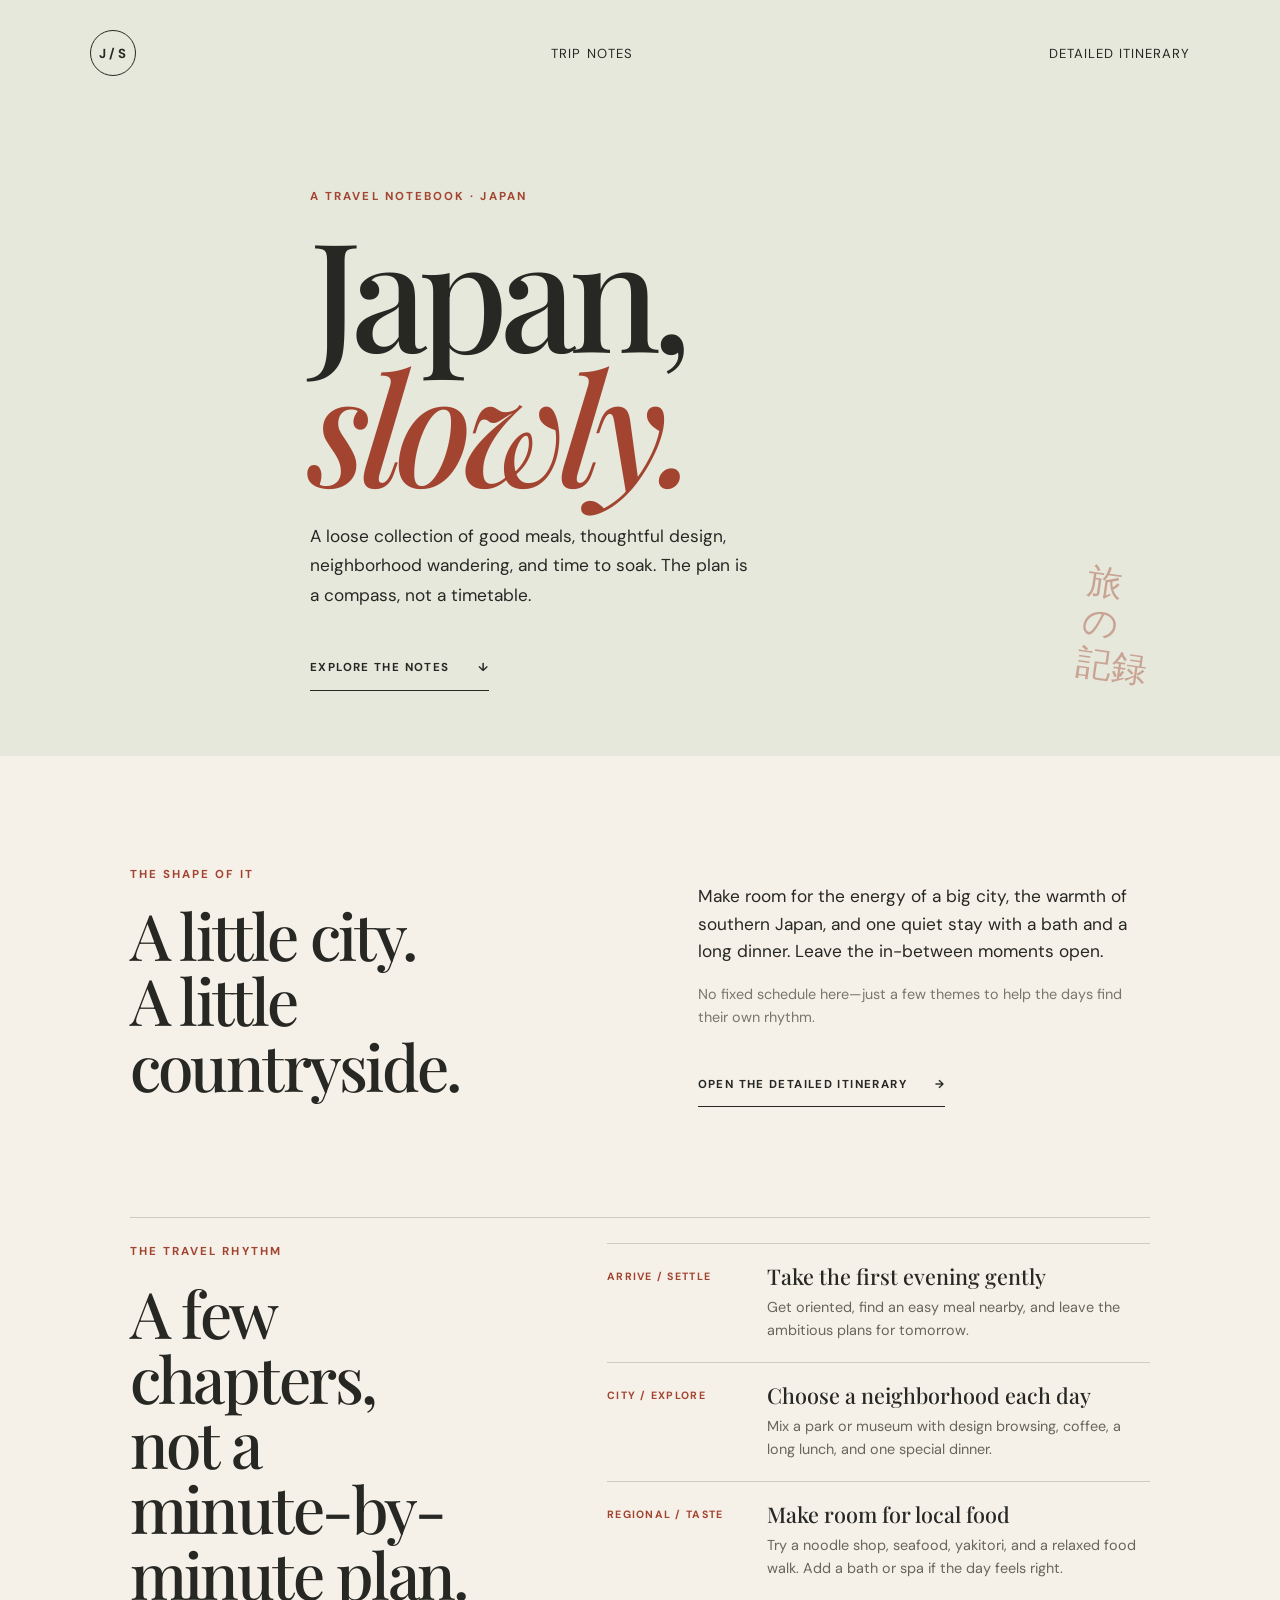
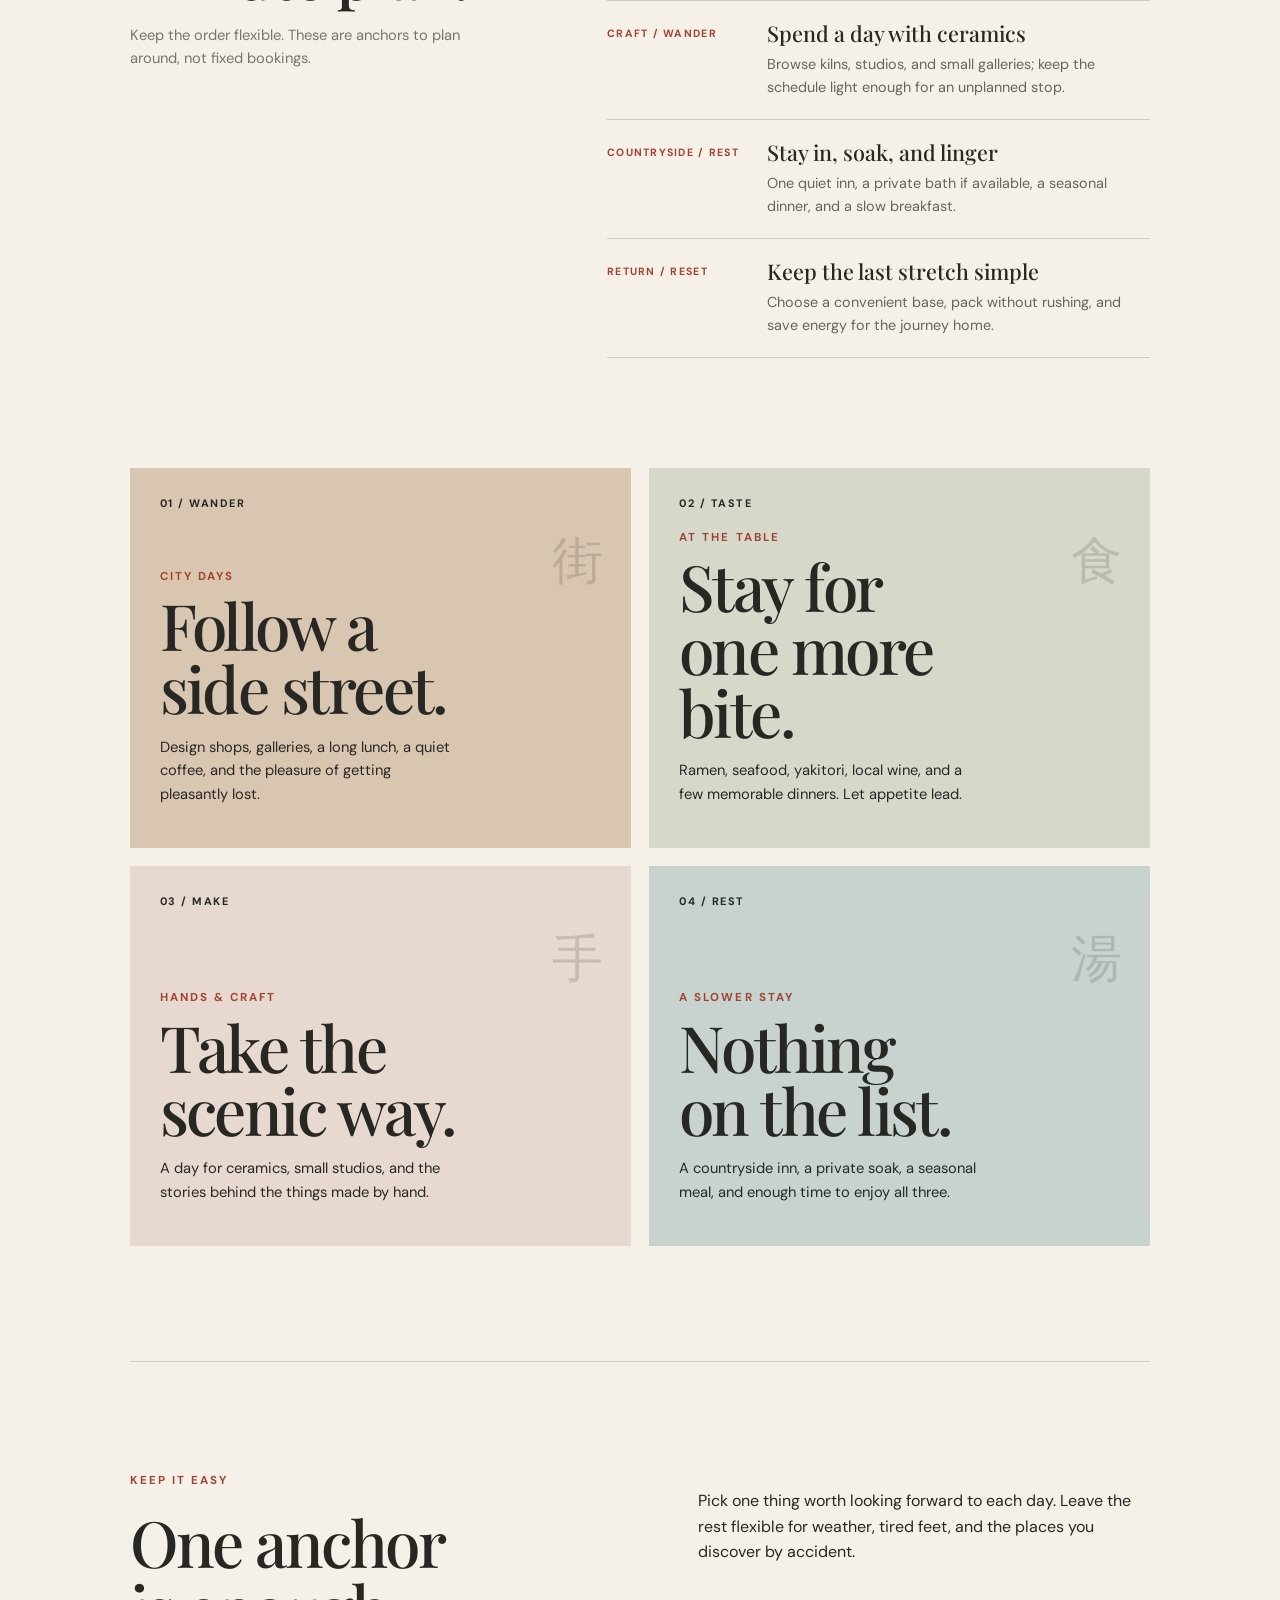
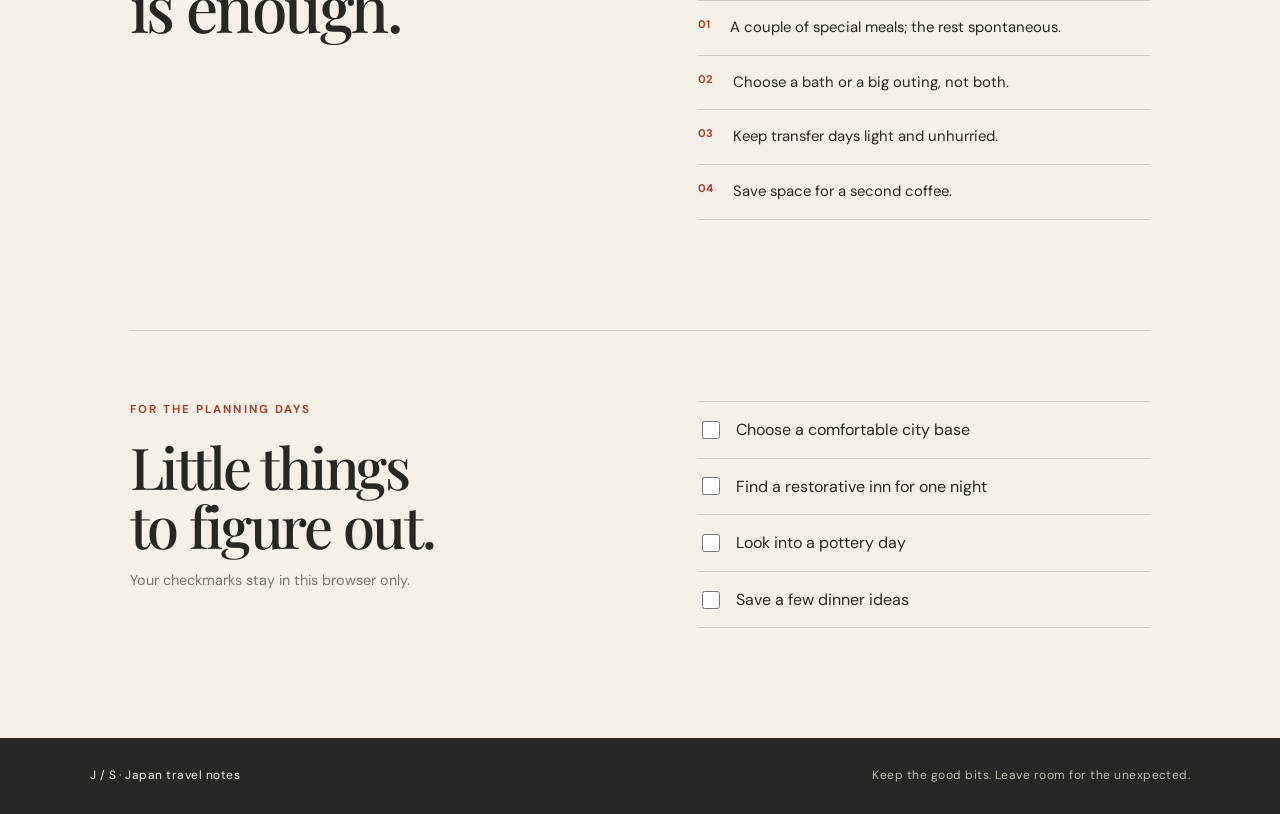
==== commit 1ea87ec1: "Move detailed itinerary to dedicated page" ====
--- a/index.html
+++ b/index.html
@@ -11,7 +11,7 @@
 </head>
 <body>
   <header class="hero">
-    <nav aria-label="Main navigation"><a class="wordmark" href="#top">J / S</a><a href="#notes">Trip notes</a><a href="#daily">Day-by-day</a></nav>
+    <nav aria-label="Main navigation"><a class="wordmark" href="#top">J / S</a><a href="#notes">Trip notes</a><a href="itinerary.html">Detailed itinerary</a></nav>
     <div class="hero-copy" id="top">
       <p class="eyebrow">A travel notebook · Japan</p>
       <h1>Japan,<br><em>slowly.</em></h1>
@@ -23,10 +23,10 @@
   <main>
     <section class="section route" aria-labelledby="route-heading">
       <div class="section-head"><p class="eyebrow">The shape of it</p><h2 id="route-heading">A little city.<br>A little countryside.</h2></div>
-      <div class="route-copy"><p>Make room for the energy of a big city, the warmth of southern Japan, and one quiet stay with a bath and a long dinner. Leave the in-between moments open.</p><p class="muted">No fixed schedule here—just a few themes to help the days find their own rhythm.</p></div>
+      <div class="route-copy"><p>Make room for the energy of a big city, the warmth of southern Japan, and one quiet stay with a bath and a long dinner. Leave the in-between moments open.</p><p class="muted">No fixed schedule here—just a few themes to help the days find their own rhythm.</p><a class="button" href="itinerary.html">Open the detailed itinerary <span aria-hidden="true">→</span></a></div>
     </section>
     <section class="itinerary" aria-labelledby="itinerary-heading">
-      <div class="itinerary-heading"><p class="eyebrow">A loose itinerary</p><h2 id="itinerary-heading">A few chapters,<br>not a minute-by-minute plan.</h2><p>Keep the order flexible. These are anchors to plan around, not fixed bookings.</p></div>
+      <div class="itinerary-heading"><p class="eyebrow">The travel rhythm</p><h2 id="itinerary-heading">A few chapters,<br>not a minute-by-minute plan.</h2><p>Keep the order flexible. These are anchors to plan around, not fixed bookings.</p></div>
       <ol class="itinerary-list">
         <li><span class="chapter">ARRIVE / SETTLE</span><div><h3>Take the first evening gently</h3><p>Get oriented, find an easy meal nearby, and leave the ambitious plans for tomorrow.</p></div></li>
         <li><span class="chapter">CITY / EXPLORE</span><div><h3>Choose a neighborhood each day</h3><p>Mix a park or museum with design browsing, coffee, a long lunch, and one special dinner.</p></div></li>
@@ -35,21 +35,6 @@
         <li><span class="chapter">COUNTRYSIDE / REST</span><div><h3>Stay in, soak, and linger</h3><p>One quiet inn, a private bath if available, a seasonal dinner, and a slow breakfast.</p></div></li>
         <li><span class="chapter">RETURN / RESET</span><div><h3>Keep the last stretch simple</h3><p>Choose a convenient base, pack without rushing, and save energy for the journey home.</p></div></li>
       </ol>
-    </section>
-    <section class="daily-plan" id="daily" aria-labelledby="daily-heading">
-      <div class="daily-intro"><p class="eyebrow">The day-by-day</p><h2 id="daily-heading">A little structure.<br>Plenty of breathing room.</h2><p>The dates and broad route are shown for planning. Flight identifiers, departure city, lodging names, and reservation details are intentionally left out.</p></div>
-      <div class="days">
-        <article class="day"><time datetime="2026-11-18">Wed · Nov 18</time><div><p class="day-label">Travel day</p><h3>Head to Japan</h3><p>Keep the travel day simple; rest and settle in after arrival.</p></div></article>
-        <article class="day"><time datetime="2026-11-19">Thu · Nov 19</time><div><p class="day-label">Tokyo · arrival</p><h3>Ease into the city</h3><p>Arrive, get to the hotel, take a neighborhood walk, and have a casual dinner before an early night.</p></div></article>
-        <article class="day"><time datetime="2026-11-20">Fri · Nov 20</time><div><p class="day-label">Tokyo · vintage &amp; wine</p><h3>Browse, stroll, then linger over dinner</h3><p>Start with a run near the Imperial Palace, browse vintage and design shops around Aoyama, Daikanyama, or Ginza, then find a Japanese wine bar and a counter-seat dinner.</p></div></article>
-        <article class="day"><time datetime="2026-11-21">Sat · Nov 21</time><div><p class="day-label">Tokyo · culture</p><h3>Pick one cultural anchor</h3><p>Choose a museum or architecture outing, then take an easy Ginza afternoon for a food hall, watches, stationery, or a long lunch.</p></div></article>
-        <article class="day"><time datetime="2026-11-22">Sun · Nov 22</time><div><p class="day-label">Tokyo · flex day</p><h3>Leave the day open</h3><p>Wander a coffee-and-design neighborhood, join a food or wine walk, revisit a favorite area, or simply take it slow.</p></div></article>
-        <article class="day"><time datetime="2026-11-23">Mon · Nov 23</time><div><p class="day-label">Tokyo → Fukuoka</p><h3>Travel south, keep the evening easy</h3><p>Allow extra time for the airport transfer. After checking in, take a gentle park or art-museum stroll if there is energy, then enjoy a relaxed dinner.</p></div></article>
-        <article class="day"><time datetime="2026-11-24">Tue · Nov 24</time><div><p class="day-label">Fukuoka · food &amp; bath</p><h3>Eat well, choose one spa</h3><p>Start with a park run, try local ramen, and take a small-group food walk for seafood, gyoza, and yakitori. Pick either a hotel spa or a public bath, then finish with hot pot.</p></div></article>
-        <article class="day"><time datetime="2026-11-25">Wed · Nov 25</time><div><p class="day-label">Ceramics · onsen country</p><h3>Make a day of pottery and craft</h3><p>Visit a ceramics district, kiln, or studio with time for a local lunch, then continue to a countryside inn. Keep the evening for a private bath, seasonal dinner, and rest.</p></div></article>
-        <article class="day"><time datetime="2026-11-26">Thu · Nov 26</time><div><p class="day-label">Onsen country → Fukuoka</p><h3>Slow morning, simple final night</h3><p>Enjoy breakfast and a final soak, return to the city, check into a convenient base, pack, and keep dinner low-key.</p></div></article>
-        <article class="day"><time datetime="2026-11-27">Fri · Nov 27</time><div><p class="day-label">Return journey</p><h3>Leave a generous connection buffer</h3><p>Travel back to the departure airport with time to collect luggage, check in separately, and handle any delays. Keep the exact flight and airport details off this public page.</p></div></article>
-      </div>
     </section>
     <section class="cards" id="notes" aria-label="Travel themes">
       <article class="card card-city"><span class="card-index">01 / WANDER</span><div><p class="eyebrow">City days</p><h3>Follow a<br>side street.</h3><p>Design shops, galleries, a long lunch, a quiet coffee, and the pleasure of getting pleasantly lost.</p></div><span class="card-mark" aria-hidden="true">街</span></article>
--- a/style.css
+++ b/style.css
@@ -1,2 +1,2 @@
 @import url('https://fonts.googleapis.com/css2?family=DM+Sans:wght@400;500;600;700&family=Playfair+Display:ital,wght@0,500;0,600;1,500;1,600&display=swap');
-:root{--ink:#272824;--paper:#f5f0e8;--red:#a34431;--olive:#74765b;--line:rgba(39,40,36,.18)}*{box-sizing:border-box}html{scroll-behavior:smooth}body{margin:0;background:var(--paper);color:var(--ink);font-family:'DM Sans',sans-serif;font-size:16px;line-height:1.6}a{color:inherit}.hero{min-height:690px;padding:30px 7vw 65px;background:#e6e8dc;position:relative;overflow:hidden}nav{display:flex;justify-content:space-between;align-items:center;font-size:.82rem;letter-spacing:.08em;text-transform:uppercase}nav a{text-decoration:none}.wordmark{font-weight:700;border:1px solid var(--ink);border-radius:50%;width:46px;height:46px;display:grid;place-items:center;letter-spacing:0}.hero-copy{max-width:660px;margin:112px auto 0}.eyebrow{font-size:.72rem;font-weight:700;letter-spacing:.18em;text-transform:uppercase;color:var(--red);margin:0 0 18px}.hero h1{font:500 clamp(4.8rem,12vw,9.5rem)/.88 'Playfair Display',serif;letter-spacing:-.055em;margin:0 0 30px}.hero h1 em{color:var(--red);font-weight:500}.intro{max-width:440px;font-size:1.08rem;line-height:1.7}.button{display:inline-flex;gap:28px;align-items:center;padding:12px 0;border-bottom:1px solid var(--ink);text-decoration:none;text-transform:uppercase;font-size:.72rem;font-weight:700;letter-spacing:.12em;margin-top:20px}.hero-stamp{position:absolute;right:10%;bottom:9%;font-family:serif;font-size:2.2rem;line-height:1.15;color:rgba(163,68,49,.42);transform:rotate(8deg)}main{max-width:1200px;margin:auto;padding:0 7vw}.section{display:grid;grid-template-columns:1fr 1fr;gap:9vw;padding:110px 0}.section h2,.checklist h2{font:500 clamp(2.5rem,5vw,4.5rem)/1.02 'Playfair Display',serif;letter-spacing:-.04em;margin:0}.route-copy{max-width:440px;align-self:end;font-size:1.08rem}.muted{color:#77776c;font-size:.9rem}.itinerary{display:grid;grid-template-columns:.8fr 1.2fr;gap:9vw;padding:25px 0 110px;border-top:1px solid var(--line)}.itinerary-heading{max-width:370px}.itinerary-heading h2{font:500 clamp(2.5rem,5vw,4rem)/1.02 'Playfair Display',serif;letter-spacing:-.04em;margin:0 0 18px}.itinerary-heading>p:last-child{color:#77776c;font-size:.92rem}.itinerary-list{list-style:none;padding:0;margin:0;border-top:1px solid var(--line)}.itinerary-list li{display:grid;grid-template-columns:140px 1fr;gap:20px;padding:20px 0;border-bottom:1px solid var(--line)}.chapter{font-size:.66rem;font-weight:700;letter-spacing:.12em;color:var(--red);padding-top:5px}.itinerary-list h3{font:500 1.35rem/1.2 'Playfair Display',serif;margin:0 0 6px}.itinerary-list p{margin:0;color:#66665d;font-size:.9rem;max-width:440px}.daily-plan{display:grid;grid-template-columns:.75fr 1.25fr;gap:9vw;padding:70px 0 110px;border-top:1px solid var(--line)}.daily-intro{position:sticky;top:32px;align-self:start}.daily-intro h2{font:500 clamp(2.5rem,5vw,4rem)/1.02 'Playfair Display',serif;letter-spacing:-.04em;margin:0 0 18px}.daily-intro>p:last-child{color:#77776c;font-size:.92rem;max-width:340px}.days{border-top:1px solid var(--line)}.day{display:grid;grid-template-columns:112px 1fr;gap:22px;padding:24px 0;border-bottom:1px solid var(--line)}.day time{font-size:.76rem;font-weight:700;letter-spacing:.06em;color:var(--red);padding-top:5px;white-space:nowrap}.day-label{font-size:.67rem;font-weight:700;letter-spacing:.12em;text-transform:uppercase;color:#77776c;margin:0 0 6px}.day h3{font:500 1.55rem/1.15 'Playfair Display',serif;margin:0 0 8px}.day div>p:last-child{margin:0;font-size:.91rem;color:#55564f;max-width:500px}.cards{display:grid;grid-template-columns:repeat(2,1fr);gap:18px;padding-bottom:115px}.card{min-height:380px;position:relative;display:flex;flex-direction:column;justify-content:space-between;padding:27px 30px;overflow:hidden}.card-city{background:#d9c6b0}.card-table{background:#d6d9ca}.card-craft{background:#e7d9d0}.card-rest{background:#c8d3d0}.card-index{font-size:.68rem;font-weight:700;letter-spacing:.14em}.card .eyebrow{margin-bottom:8px}.card h3{font:500 clamp(2.5rem,5vw,4.1rem)/.98 'Playfair Display',serif;letter-spacing:-.04em;margin:0 0 16px}.card div{max-width:310px;z-index:1}.card div p:last-child{font-size:.92rem;max-width:300px}.card-mark{position:absolute;right:28px;top:52px;font-size:3.2rem;color:rgba(39,40,36,.17)}.notes-section{border-top:1px solid var(--line)}.notes-content{max-width:500px}.principles{list-style:none;padding:0;margin:35px 0 0;border-top:1px solid var(--line)}.principles li{padding:15px 0;border-bottom:1px solid var(--line);display:flex;gap:20px;font-size:.93rem}.principles span{color:var(--red);font-size:.7rem;font-weight:700}.checklist{display:grid;grid-template-columns:1fr 1fr;gap:9vw;padding:70px 0 110px;border-top:1px solid var(--line)}.checklist h2{font-size:clamp(2.5rem,5vw,3.6rem)}.tasks{list-style:none;padding:0;margin:0;border-top:1px solid var(--line)}.tasks li{border-bottom:1px solid var(--line);padding:15px 0}.tasks label{display:flex;gap:13px;align-items:center;cursor:pointer}.tasks input{accent-color:var(--red);width:18px;height:18px}.tasks input:checked+span{text-decoration:line-through;color:#858478}footer{background:#272824;color:#f5f0e8;padding:28px 7vw;display:flex;justify-content:space-between;gap:20px;font-size:.75rem;letter-spacing:.04em}footer span:last-child{color:#bcbbae}@media(max-width:700px){.hero{min-height:630px;padding:24px 7vw 50px}.hero-copy{margin-top:100px}.hero-stamp{right:8%;bottom:5%}.section,.checklist{grid-template-columns:1fr;gap:35px;padding:75px 0}.itinerary{grid-template-columns:1fr;gap:32px;padding:75px 0}.itinerary-list li{grid-template-columns:120px 1fr}.daily-plan{grid-template-columns:1fr;gap:32px;padding:75px 0}.daily-intro{position:static}.daily-plan .day{grid-template-columns:112px 1fr}.route-copy{align-self:start}.cards{gap:12px;padding-bottom:75px}.card{min-height:320px;padding:20px}.card div p:last-child{font-size:.85rem}.card-mark{right:18px;top:40px}footer{flex-direction:column}.notes-section{padding:75px 0}}@media(max-width:460px){.day{grid-template-columns:1fr;gap:5px}.cards{grid-template-columns:1fr}.card{min-height:300px}.hero h1{font-size:5rem}}
+:root{--ink:#272824;--paper:#f5f0e8;--red:#a34431;--olive:#74765b;--line:rgba(39,40,36,.18)}*{box-sizing:border-box}html{scroll-behavior:smooth}body{margin:0;background:var(--paper);color:var(--ink);font-family:'DM Sans',sans-serif;font-size:16px;line-height:1.6}a{color:inherit}.hero{min-height:690px;padding:30px 7vw 65px;background:#e6e8dc;position:relative;overflow:hidden}nav{display:flex;justify-content:space-between;align-items:center;font-size:.82rem;letter-spacing:.08em;text-transform:uppercase}nav a{text-decoration:none}.wordmark{font-weight:700;border:1px solid var(--ink);border-radius:50%;width:46px;height:46px;display:grid;place-items:center;letter-spacing:0}.hero-copy{max-width:660px;margin:112px auto 0}.eyebrow{font-size:.72rem;font-weight:700;letter-spacing:.18em;text-transform:uppercase;color:var(--red);margin:0 0 18px}.hero h1{font:500 clamp(4.8rem,12vw,9.5rem)/.88 'Playfair Display',serif;letter-spacing:-.055em;margin:0 0 30px}.hero h1 em{color:var(--red);font-weight:500}.intro{max-width:440px;font-size:1.08rem;line-height:1.7}.button{display:inline-flex;gap:28px;align-items:center;padding:12px 0;border-bottom:1px solid var(--ink);text-decoration:none;text-transform:uppercase;font-size:.72rem;font-weight:700;letter-spacing:.12em;margin-top:20px}.hero-stamp{position:absolute;right:10%;bottom:9%;font-family:serif;font-size:2.2rem;line-height:1.15;color:rgba(163,68,49,.42);transform:rotate(8deg)}main{max-width:1200px;margin:auto;padding:0 7vw}.section{display:grid;grid-template-columns:1fr 1fr;gap:9vw;padding:110px 0}.section h2,.checklist h2{font:500 clamp(2.5rem,5vw,4.5rem)/1.02 'Playfair Display',serif;letter-spacing:-.04em;margin:0}.route-copy{max-width:440px;align-self:end;font-size:1.08rem}.muted{color:#77776c;font-size:.9rem}.itinerary{display:grid;grid-template-columns:.8fr 1.2fr;gap:9vw;padding:25px 0 110px;border-top:1px solid var(--line)}.itinerary-heading{max-width:370px}.itinerary-heading h2{font:500 clamp(2.5rem,5vw,4rem)/1.02 'Playfair Display',serif;letter-spacing:-.04em;margin:0 0 18px}.itinerary-heading>p:last-child{color:#77776c;font-size:.92rem}.itinerary-list{list-style:none;padding:0;margin:0;border-top:1px solid var(--line)}.itinerary-list li{display:grid;grid-template-columns:140px 1fr;gap:20px;padding:20px 0;border-bottom:1px solid var(--line)}.chapter{font-size:.66rem;font-weight:700;letter-spacing:.12em;color:var(--red);padding-top:5px}.itinerary-list h3{font:500 1.35rem/1.2 'Playfair Display',serif;margin:0 0 6px}.itinerary-list p{margin:0;color:#66665d;font-size:.9rem;max-width:440px}.daily-plan{display:grid;grid-template-columns:.75fr 1.25fr;gap:9vw;padding:70px 0 110px;border-top:1px solid var(--line)}.daily-intro{position:sticky;top:32px;align-self:start}.daily-intro h2{font:500 clamp(2.5rem,5vw,4rem)/1.02 'Playfair Display',serif;letter-spacing:-.04em;margin:0 0 18px}.daily-intro>p:last-child{color:#77776c;font-size:.92rem;max-width:340px}.days{border-top:1px solid var(--line)}.day{display:grid;grid-template-columns:112px 1fr;gap:22px;padding:24px 0;border-bottom:1px solid var(--line)}.day time{font-size:.76rem;font-weight:700;letter-spacing:.06em;color:var(--red);padding-top:5px;white-space:nowrap}.day-label{font-size:.67rem;font-weight:700;letter-spacing:.12em;text-transform:uppercase;color:#77776c;margin:0 0 6px}.day h3{font:500 1.55rem/1.15 'Playfair Display',serif;margin:0 0 8px}.day div>p:last-child{margin:0;font-size:.91rem;color:#55564f;max-width:500px}.cards{display:grid;grid-template-columns:repeat(2,1fr);gap:18px;padding-bottom:115px}.card{min-height:380px;position:relative;display:flex;flex-direction:column;justify-content:space-between;padding:27px 30px;overflow:hidden}.card-city{background:#d9c6b0}.card-table{background:#d6d9ca}.card-craft{background:#e7d9d0}.card-rest{background:#c8d3d0}.card-index{font-size:.68rem;font-weight:700;letter-spacing:.14em}.card .eyebrow{margin-bottom:8px}.card h3{font:500 clamp(2.5rem,5vw,4.1rem)/.98 'Playfair Display',serif;letter-spacing:-.04em;margin:0 0 16px}.card div{max-width:310px;z-index:1}.card div p:last-child{font-size:.92rem;max-width:300px}.card-mark{position:absolute;right:28px;top:52px;font-size:3.2rem;color:rgba(39,40,36,.17)}.notes-section{border-top:1px solid var(--line)}.notes-content{max-width:500px}.principles{list-style:none;padding:0;margin:35px 0 0;border-top:1px solid var(--line)}.principles li{padding:15px 0;border-bottom:1px solid var(--line);display:flex;gap:20px;font-size:.93rem}.principles span{color:var(--red);font-size:.7rem;font-weight:700}.checklist{display:grid;grid-template-columns:1fr 1fr;gap:9vw;padding:70px 0 110px;border-top:1px solid var(--line)}.checklist h2{font-size:clamp(2.5rem,5vw,3.6rem)}.tasks{list-style:none;padding:0;margin:0;border-top:1px solid var(--line)}.tasks li{border-bottom:1px solid var(--line);padding:15px 0}.tasks label{display:flex;gap:13px;align-items:center;cursor:pointer}.tasks input{accent-color:var(--red);width:18px;height:18px}.tasks input:checked+span{text-decoration:line-through;color:#858478}footer{background:#272824;color:#f5f0e8;padding:28px 7vw;display:flex;justify-content:space-between;gap:20px;font-size:.75rem;letter-spacing:.04em}footer span:last-child{color:#bcbbae}.itinerary-hero{min-height:520px;padding:30px 7vw 70px;background:#e6e8dc;position:relative}.itinerary-hero-copy{max-width:820px;margin:105px auto 0}.itinerary-hero h1{font:500 clamp(3.8rem,9vw,7.2rem)/.93 'Playfair Display',serif;letter-spacing:-.05em;margin:0 0 24px}.itinerary-hero h1 em{color:var(--red);font-weight:500}.itinerary-hero-copy>p:not(.eyebrow){max-width:560px;font-size:1.05rem}.itinerary-main{max-width:1040px;margin:auto;padding:0 7vw}.public-note{margin:42px 0 0;padding:18px 22px;background:#eae4d9;border-left:3px solid var(--red);font-size:.87rem}.route-strip{padding:58px 0 48px;border-bottom:1px solid var(--line)}.route-strip>p:last-child{font:500 clamp(1.45rem,3vw,2.2rem)/1.45 'Playfair Display',serif;margin:0}.route-strip span{color:var(--red);padding:0 7px}.daily-itinerary{border-top:1px solid var(--line)}.itinerary-day{display:grid;grid-template-columns:120px 1fr;gap:36px;padding:42px 0;border-bottom:1px solid var(--line);scroll-margin-top:24px}.date-block{display:flex;flex-direction:column;align-items:flex-start;padding-top:4px}.date-block time{font:500 1.6rem/1.1 'Playfair Display',serif;color:var(--red)}.date-block span{font-size:.72rem;color:#77776c;margin-top:6px}.day-content{max-width:720px}.day-kicker{font-size:.68rem;font-weight:700;letter-spacing:.15em;text-transform:uppercase;color:#77776c;margin:0 0 8px}.day-content h2{font:500 clamp(1.75rem,3vw,2.5rem)/1.14 'Playfair Display',serif;margin:0 0 14px}.day-content>p:not(.day-kicker){margin:0 0 14px;color:#55564f}.day-content ul{padding-left:1.15rem;margin:8px 0 18px}.day-content li{padding:3px 0;color:#55564f}.day-meta{display:grid;grid-template-columns:92px 1fr;gap:15px;padding-top:11px;margin-top:11px;border-top:1px solid rgba(39,40,36,.11);font-size:.88rem}.day-meta span{font-size:.65rem;font-weight:700;letter-spacing:.12em;text-transform:uppercase;color:var(--red);padding-top:3px}.day-meta p{margin:0;color:#55564f}.itinerary-principles{display:grid;grid-template-columns:.65fr 1.35fr;gap:8vw;padding:70px 0 100px}.itinerary-principles ul{margin:0;padding-left:1.15rem}.itinerary-principles li{padding:0 0 12px;color:#55564f}.itinerary-main+footer a{text-decoration:none}.itinerary-main~footer{background:#272824;color:#f5f0e8;padding:28px 7vw;display:flex;justify-content:space-between;gap:20px;font-size:.75rem;letter-spacing:.04em}.itinerary-main~footer a{color:inherit}.itinerary-main~footer span{color:#bcbbae}@media(max-width:700px){.itinerary-hero{min-height:480px;padding:24px 7vw 55px}.itinerary-hero-copy{margin-top:85px}.itinerary-main{padding:0 7vw}.itinerary-day{grid-template-columns:1fr;gap:12px;padding:30px 0}.date-block{flex-direction:row;align-items:baseline;gap:10px}.date-block span{margin:0}.itinerary-principles{grid-template-columns:1fr;gap:24px;padding:55px 0 75px}.route-strip{padding:42px 0 35px}.itinerary-main~footer{flex-direction:column}}@media(max-width:460px){.itinerary-hero h1{font-size:3.7rem}.day-meta{grid-template-columns:75px 1fr}.route-strip>p:last-child{font-size:1.45rem}}@media(max-width:700px){.hero{min-height:630px;padding:24px 7vw 50px}.hero-copy{margin-top:100px}.hero-stamp{right:8%;bottom:5%}.section,.checklist{grid-template-columns:1fr;gap:35px;padding:75px 0}.itinerary{grid-template-columns:1fr;gap:32px;padding:75px 0}.itinerary-list li{grid-template-columns:120px 1fr}.daily-plan{grid-template-columns:1fr;gap:32px;padding:75px 0}.daily-intro{position:static}.daily-plan .day{grid-template-columns:112px 1fr}.route-copy{align-self:start}.cards{gap:12px;padding-bottom:75px}.card{min-height:320px;padding:20px}.card div p:last-child{font-size:.85rem}.card-mark{right:18px;top:40px}footer{flex-direction:column}.notes-section{padding:75px 0}}@media(max-width:460px){.day{grid-template-columns:1fr;gap:5px}.cards{grid-template-columns:1fr}.card{min-height:300px}.hero h1{font-size:5rem}}
